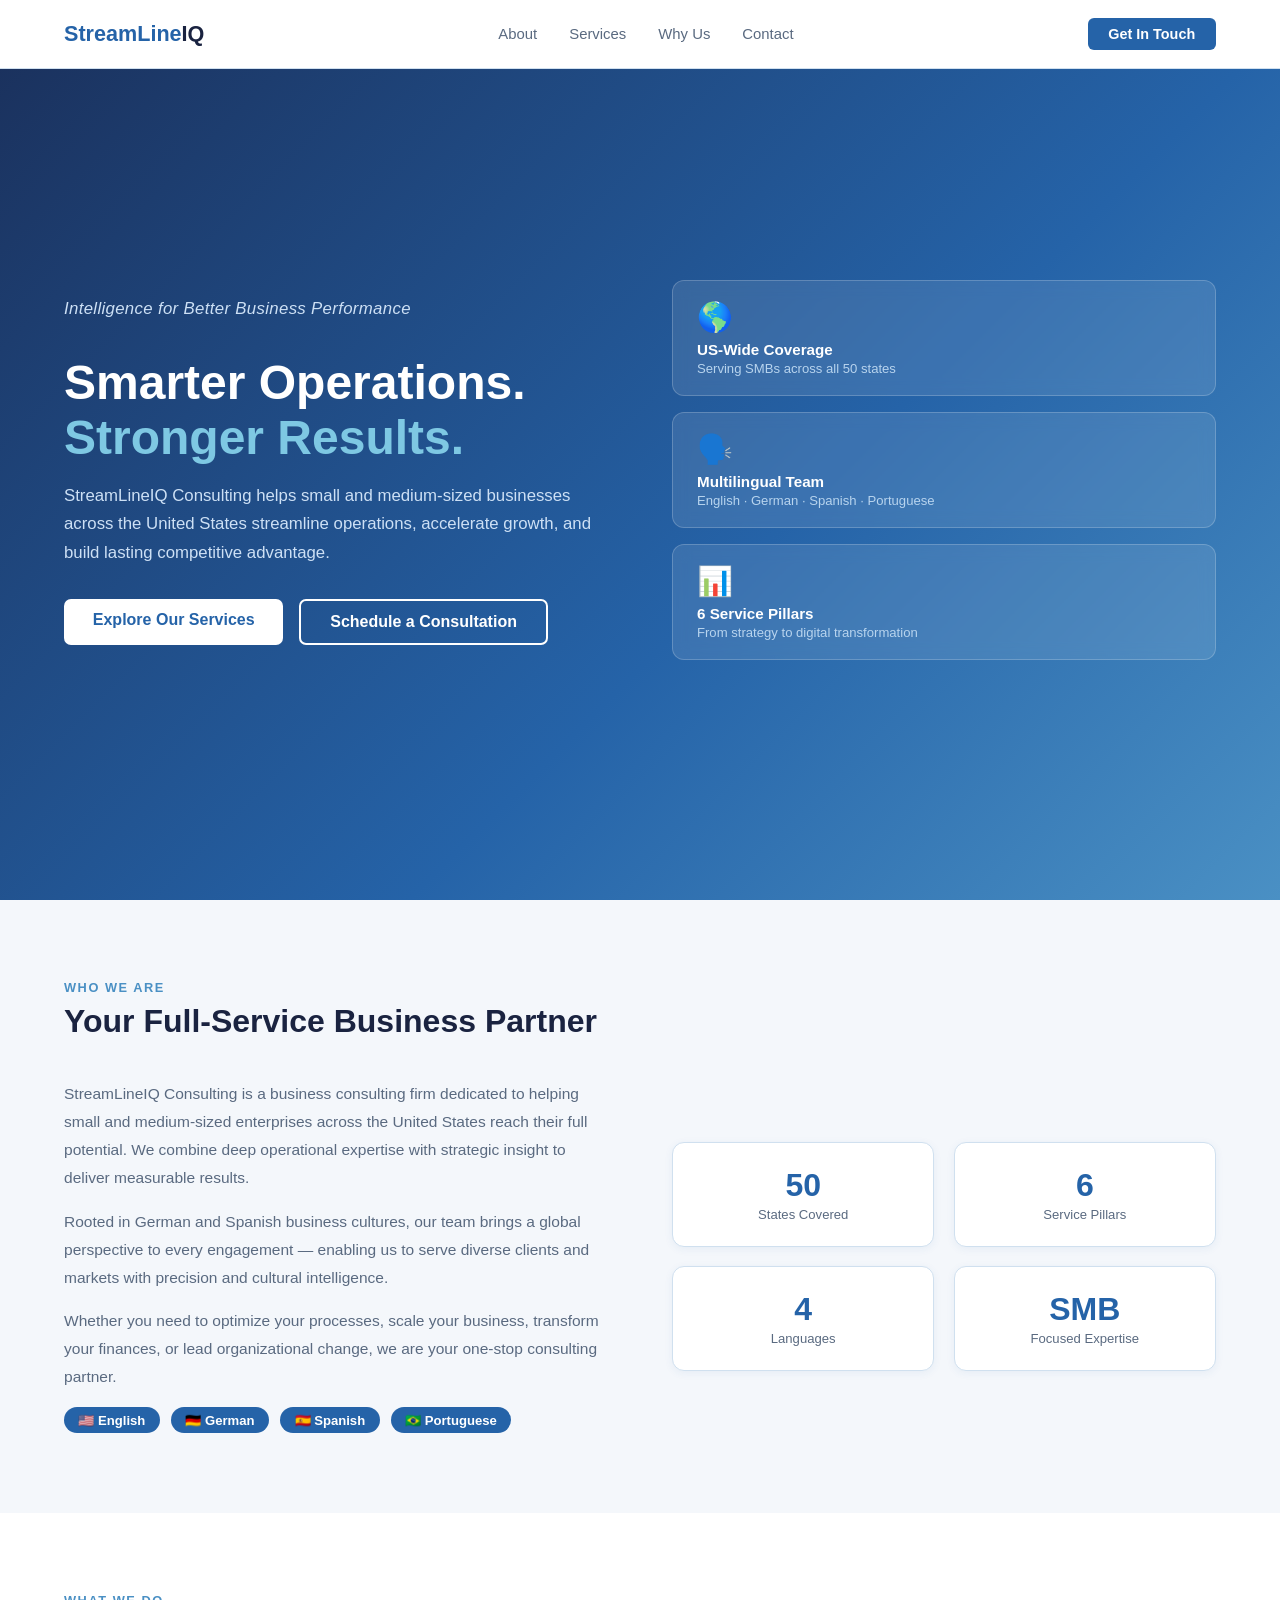
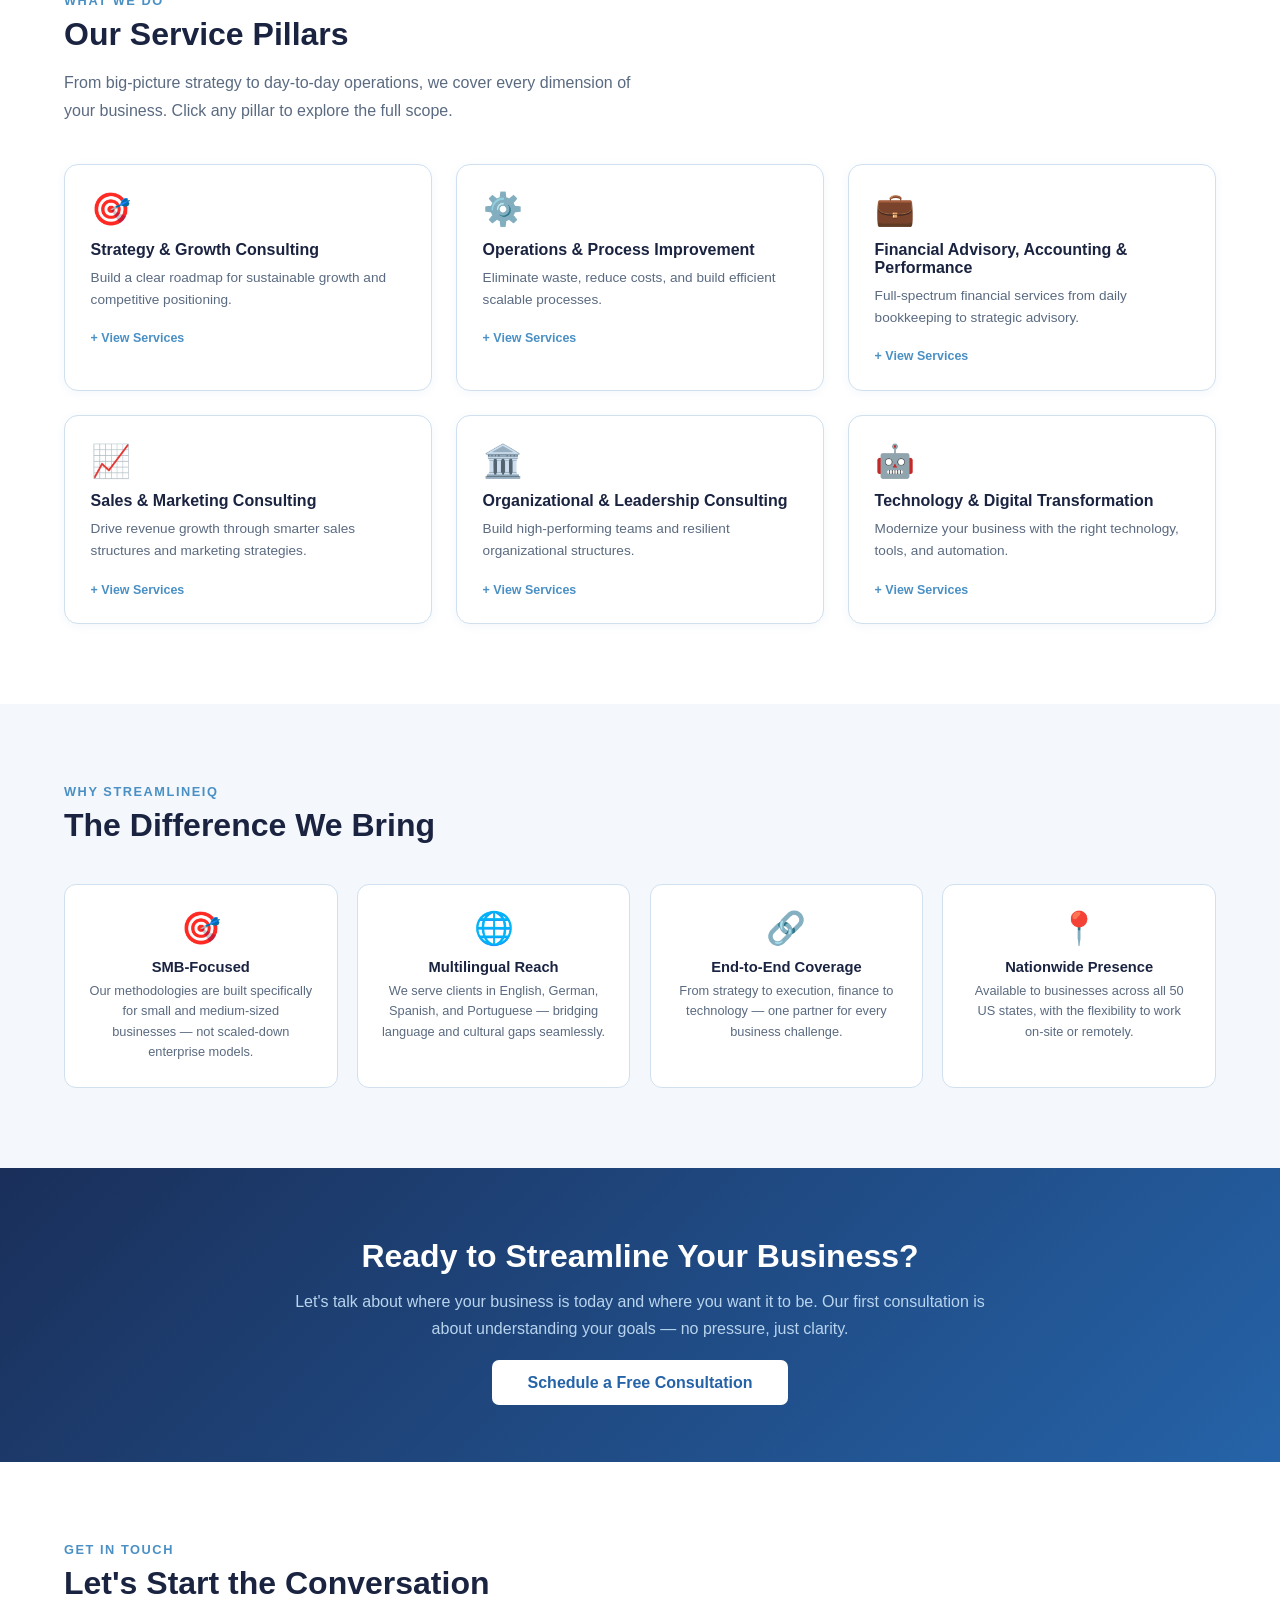
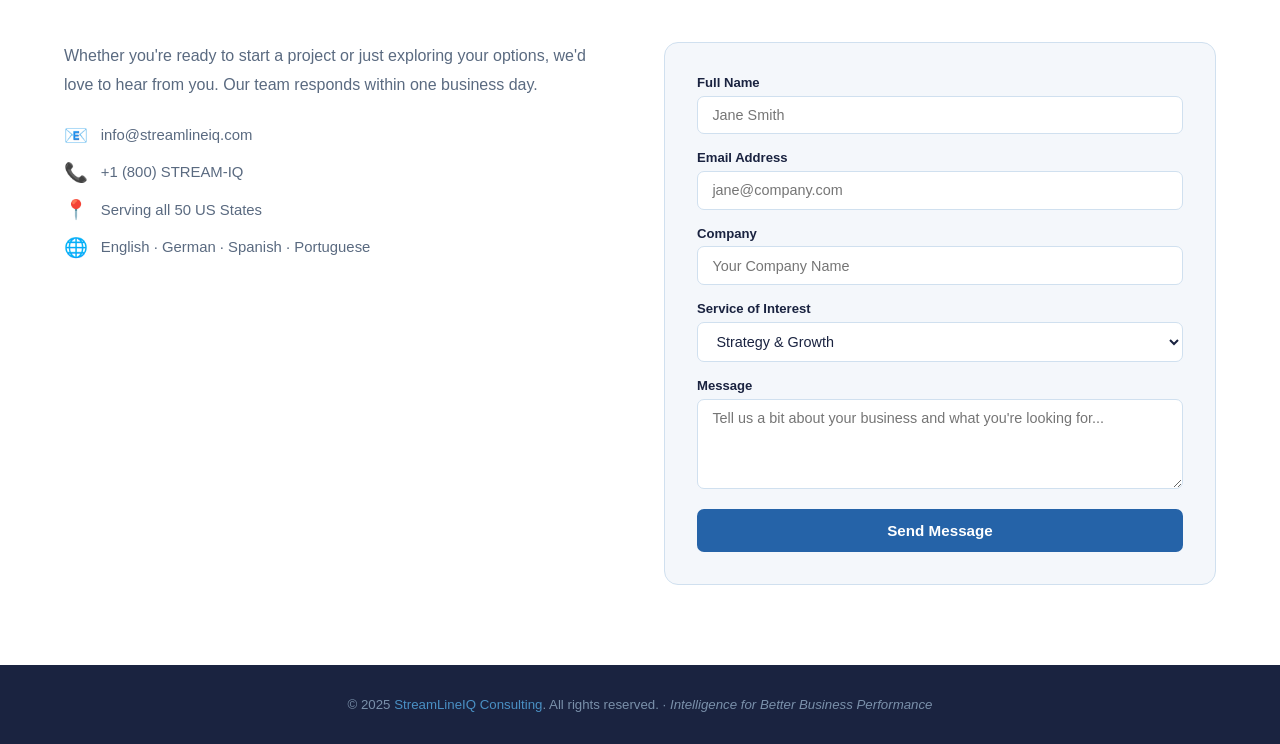
==== index.html @ fadc5dd8 "Add files via upload" ====
<!DOCTYPE html>
<html lang="en">
<head>
<meta charset="UTF-8"/>
<meta name="viewport" content="width=device-width, initial-scale=1.0"/>
<title>StreamLineIQ Consulting</title>
<link rel="stylesheet" href="styles.css"/>
</head>
<body>

<!-- NAV -->
<nav>
  <div class="nav-inner">
    <div class="logo">StreamLine<span>IQ</span></div>
    <div class="nav-links">
      <a href="#about">About</a>
      <a href="#services">Services</a>
      <a href="#why">Why Us</a>
      <a href="#contact">Contact</a>
    </div>
    <a href="#contact" class="nav-cta">Get In Touch</a>
  </div>
</nav>

<!-- HERO -->
<section class="hero">
  <div class="hero-inner">
    <div class="hero-text">
      <p class="hero-slogan">Intelligence for Better Business Performance</p>
      <h1>Smarter Operations.<br><span>Stronger Results.</span></h1>
      <p>StreamLineIQ Consulting helps small and medium-sized businesses across the United States streamline operations, accelerate growth, and build lasting competitive advantage.</p>
      <div class="hero-btns">
        <a href="#services" class="btn-primary">Explore Our Services</a>
        <a href="#contact" class="btn-outline">Schedule a Consultation</a>
      </div>
    </div>
    <div class="hero-badges">
      <div class="badge"><div class="badge-icon">🌎</div><h3>US-Wide Coverage</h3><p>Serving SMBs across all 50 states</p></div>
      <div class="badge"><div class="badge-icon">🗣️</div><h3>Multilingual Team</h3><p>English · German · Spanish · Portuguese</p></div>
      <div class="badge"><div class="badge-icon">📊</div><h3>6 Service Pillars</h3><p>From strategy to digital transformation</p></div>
    </div>
  </div>
</section>

<!-- ABOUT -->
<section class="about" id="about">
  <div class="section-inner">
    <div class="section-label">Who We Are</div>
    <h2 class="section-title">Your Full-Service Business Partner</h2>
    <div class="about-grid">
      <div class="about-text">
        <p>StreamLineIQ Consulting is a business consulting firm dedicated to helping small and medium-sized enterprises across the United States reach their full potential. We combine deep operational expertise with strategic insight to deliver measurable results.</p>
        <p>Rooted in German and Spanish business cultures, our team brings a global perspective to every engagement — enabling us to serve diverse clients and markets with precision and cultural intelligence.</p>
        <p>Whether you need to optimize your processes, scale your business, transform your finances, or lead organizational change, we are your one-stop consulting partner.</p>
        <div class="lang-row">
          <span class="lang-pill">🇺🇸 English</span>
          <span class="lang-pill">🇩🇪 German</span>
          <span class="lang-pill">🇪🇸 Spanish</span>
          <span class="lang-pill">🇧🇷 Portuguese</span>
        </div>
      </div>
      <div class="about-stats">
        <div class="stat-card"><div class="num">50</div><div class="lbl">States Covered</div></div>
        <div class="stat-card"><div class="num">6</div><div class="lbl">Service Pillars</div></div>
        <div class="stat-card"><div class="num">4</div><div class="lbl">Languages</div></div>
        <div class="stat-card"><div class="num">SMB</div><div class="lbl">Focused Expertise</div></div>
      </div>
    </div>
  </div>
</section>

<!-- SERVICES -->
<section id="services">
  <div class="section-inner">
    <div class="section-label">What We Do</div>
    <h2 class="section-title">Our Service Pillars</h2>
    <p class="section-sub">From big-picture strategy to day-to-day operations, we cover every dimension of your business. Click any pillar to explore the full scope.</p>
    <div class="services-grid">

      <div class="svc-card" onclick="toggleSvc(this)">
        <div class="svc-icon">🎯</div>
        <h3>Strategy & Growth Consulting</h3>
        <div class="svc-desc">Build a clear roadmap for sustainable growth and competitive positioning.</div>
        <span class="svc-toggle">+ View Services</span>
        <ul class="svc-items">
          <li>Strategy Development</li>
          <li>Market Entry Strategy</li>
          <li>Competitive Analysis</li>
          <li>Pricing Strategy</li>
          <li>Product Portfolio Strategy</li>
          <li>Turnaround & Restructure Strategy</li>
          <li>Strategic Planning</li>
          <li>Traction Coaching – Get a Grip on Your Business</li>
        </ul>
      </div>

      <div class="svc-card" onclick="toggleSvc(this)">
        <div class="svc-icon">⚙️</div>
        <h3>Operations & Process Improvement</h3>
        <div class="svc-desc">Eliminate waste, reduce costs, and build efficient scalable processes.</div>
        <span class="svc-toggle">+ View Services</span>
        <ul class="svc-items">
          <li>Process Mapping & Redesign</li>
          <li>Cost Reduction Programs</li>
          <li>Lean & Six Sigma Implementation</li>
          <li>Supply Chain Optimization</li>
          <li>Manufacturing Productivity Improvements</li>
          <li>KPIs & Performance Management Systems</li>
          <li>Service Process Improvement</li>
        </ul>
      </div>

      <div class="svc-card" onclick="toggleSvc(this)">
        <div class="svc-icon">💼</div>
        <h3>Financial Advisory, Accounting & Performance</h3>
        <div class="svc-desc">Full-spectrum financial services from daily bookkeeping to strategic advisory.</div>
        <span class="svc-toggle">+ View Services</span>
        <ul class="svc-items">
          <li>Financial Modeling</li>
          <li>Profitability & Cost Structure Analysis</li>
          <li>Business Valuation</li>
          <li>Cash Flow Improvements</li>
          <li>Budgeting & Forecasting</li>
          <li>Accounting Services</li>
          <li>Bookkeeping & Day-to-Day Financial Management</li>
          <li>Financial Reporting (P&L, Balance Sheet, Cash Flow)</li>
          <li>Tax Services (Business, Personal, Payroll, Sales Tax)</li>
          <li>Payroll Services & Compliance</li>
        </ul>
      </div>

      <div class="svc-card" onclick="toggleSvc(this)">
        <div class="svc-icon">📈</div>
        <h3>Sales & Marketing Consulting</h3>
        <div class="svc-desc">Drive revenue growth through smarter sales structures and marketing strategies.</div>
        <span class="svc-toggle">+ View Services</span>
        <ul class="svc-items">
          <li>Sales Strategy & Territory Planning</li>
          <li>Sales Organization Design</li>
          <li>Channel Strategy (Dealers & Distributors)</li>
          <li>CRM Implementation</li>
          <li>Pricing Strategy</li>
          <li>Customer Experience Optimization</li>
          <li>Lead Generation Strategy</li>
        </ul>
      </div>

      <div class="svc-card" onclick="toggleSvc(this)">
        <div class="svc-icon">🏛️</div>
        <h3>Organizational & Leadership Consulting</h3>
        <div class="svc-desc">Build high-performing teams and resilient organizational structures.</div>
        <span class="svc-toggle">+ View Services</span>
        <ul class="svc-items">
          <li>Organization Structure Design</li>
          <li>Change Management</li>
          <li>Talent Strategy</li>
          <li>Compensation Benchmarking</li>
          <li>Culture Transformation</li>
        </ul>
      </div>

      <div class="svc-card" onclick="toggleSvc(this)">
        <div class="svc-icon">🤖</div>
        <h3>Technology & Digital Transformation</h3>
        <div class="svc-desc">Modernize your business with the right technology, tools, and automation.</div>
        <span class="svc-toggle">+ View Services</span>
        <ul class="svc-items">
          <li>ERP System Implementation</li>
          <li>CRM System Implementation</li>
          <li>AI & Automation Integration</li>
          <li>Power Platform Consulting</li>
        </ul>
      </div>

    </div>
  </div>
</section>

<!-- WHY US -->
<section class="whyus" id="why">
  <div class="section-inner">
    <div class="section-label">Why StreamLineIQ</div>
    <h2 class="section-title">The Difference We Bring</h2>
    <div class="why-grid">
      <div class="why-card"><div class="wi">🎯</div><h4>SMB-Focused</h4><p>Our methodologies are built specifically for small and medium-sized businesses — not scaled-down enterprise models.</p></div>
      <div class="why-card"><div class="wi">🌐</div><h4>Multilingual Reach</h4><p>We serve clients in English, German, Spanish, and Portuguese — bridging language and cultural gaps seamlessly.</p></div>
      <div class="why-card"><div class="wi">🔗</div><h4>End-to-End Coverage</h4><p>From strategy to execution, finance to technology — one partner for every business challenge.</p></div>
      <div class="why-card"><div class="wi">📍</div><h4>Nationwide Presence</h4><p>Available to businesses across all 50 US states, with the flexibility to work on-site or remotely.</p></div>
    </div>
  </div>
</section>

<!-- CTA BANNER -->
<section class="cta-banner">
  <div class="cta-inner">
    <h2>Ready to Streamline Your Business?</h2>
    <p>Let's talk about where your business is today and where you want it to be. Our first consultation is about understanding your goals — no pressure, just clarity.</p>
    <a href="#contact" class="btn-primary">Schedule a Free Consultation</a>
  </div>
</section>

<!-- CONTACT -->
<section id="contact">
  <div class="section-inner">
    <div class="section-label">Get In Touch</div>
    <h2 class="section-title">Let's Start the Conversation</h2>
    <div class="contact-grid">
      <div class="contact-info">
        <p>Whether you're ready to start a project or just exploring your options, we'd love to hear from you. Our team responds within one business day.</p>
        <div class="contact-detail"><span class="ci">📧</span> info@streamlineiq.com</div>
        <div class="contact-detail"><span class="ci">📞</span> +1 (800) STREAM-IQ</div>
        <div class="contact-detail"><span class="ci">📍</span> Serving all 50 US States</div>
        <div class="contact-detail"><span class="ci">🌐</span> English · German · Spanish · Portuguese</div>
      </div>
      <div class="contact-form">
        <div class="form-row"><label>Full Name</label><input type="text" placeholder="Jane Smith"/></div>
        <div class="form-row"><label>Email Address</label><input type="email" placeholder="jane@company.com"/></div>
        <div class="form-row"><label>Company</label><input type="text" placeholder="Your Company Name"/></div>
        <div class="form-row"><label>Service of Interest</label>
          <select>
            <option>Strategy & Growth</option>
            <option>Operations & Process Improvement</option>
            <option>Financial Advisory & Accounting</option>
            <option>Sales & Marketing</option>
            <option>Organizational & Leadership</option>
            <option>Technology & Digital Transformation</option>
            <option>Multiple / Not Sure Yet</option>
          </select>
        </div>
        <div class="form-row"><label>Message</label><textarea placeholder="Tell us a bit about your business and what you're looking for..."></textarea></div>
        <button class="form-btn" id="contactBtn">Send Message</button>
      </div>
    </div>
  </div>
</section>

<!-- FOOTER -->
<footer>
  <p>© 2025 <span>StreamLineIQ Consulting</span>. All rights reserved. · <em>Intelligence for Better Business Performance</em></p>
</footer>

<script src="script.js"></script>
</body>
</html>
---- styles.css ----
*{margin:0;padding:0;box-sizing:border-box;}

:root{
  --blue:#2563A8;
  --blue-dark:#1a4a80;
  --blue-light:#EBF3FB;
  --steel:#4A90C4;
  --white:#ffffff;
  --gray:#f4f7fb;
  --text:#1a2340;
  --muted:#5a6a80;
  --border:#d0e0ef;
}

body{
  font-family:'Segoe UI',Arial,sans-serif;
  color:var(--text);
  background:var(--white);
}

a{text-decoration:none;color:inherit;}

/* ── NAV ── */
nav{
  position:fixed;top:0;width:100%;
  background:var(--white);
  border-bottom:1px solid var(--border);
  z-index:100;padding:0 5%;
}
.nav-inner{
  max-width:1200px;margin:0 auto;
  display:flex;align-items:center;justify-content:space-between;
  height:68px;
}
.logo{font-size:1.35rem;font-weight:800;color:var(--blue);}
.logo span{color:var(--text);}
.nav-links{display:flex;gap:2rem;font-size:.93rem;font-weight:500;color:var(--muted);}
.nav-links a:hover{color:var(--blue);}
.nav-cta{
  background:var(--blue);color:#fff;
  padding:.5rem 1.3rem;border-radius:6px;
  font-size:.9rem;font-weight:600;
  transition:background .2s;
}
.nav-cta:hover{background:var(--blue-dark);}

/* ── HERO ── */
.hero{
  min-height:100vh;
  background:linear-gradient(135deg,#1a2f5a 0%,#2563A8 60%,#4A90C4 100%);
  display:flex;align-items:center;
  padding:100px 5% 60px;
}
.hero-inner{
  max-width:1200px;margin:0 auto;
  display:grid;grid-template-columns:1fr 1fr;
  gap:4rem;align-items:center;
}
.hero-text h1{
  font-size:3rem;font-weight:900;
  color:#fff;line-height:1.15;margin-bottom:1rem;
}
.hero-text h1 span{color:#7EC8E3;}
.hero-slogan{
  font-size:1.15rem;color:#b8d4ee;
  margin-bottom:.8rem;font-style:italic;letter-spacing:.02em;
}
.hero-text p{
  font-size:1.05rem;color:#cde0f5;
  line-height:1.7;margin-bottom:2rem;
}
.hero-btns{display:flex;gap:1rem;flex-wrap:wrap;}
.btn-primary{
  background:#fff;color:var(--blue);
  padding:.75rem 1.8rem;border-radius:7px;
  font-weight:700;font-size:1rem;transition:all .2s;
}
.btn-primary:hover{background:var(--blue-light);transform:translateY(-2px);}
.btn-outline{
  border:2px solid #fff;color:#fff;
  padding:.75rem 1.8rem;border-radius:7px;
  font-weight:600;font-size:1rem;transition:all .2s;
}
.btn-outline:hover{background:rgba(255,255,255,.1);transform:translateY(-2px);}
.hero-badges{display:flex;flex-direction:column;gap:1rem;}
.badge{
  background:rgba(255,255,255,.1);
  border:1px solid rgba(255,255,255,.2);
  border-radius:12px;padding:1.2rem 1.5rem;
  color:#fff;backdrop-filter:blur(8px);
}
.badge-icon{font-size:1.8rem;margin-bottom:.4rem;}
.badge h3{font-size:.95rem;font-weight:700;margin-bottom:.2rem;}
.badge p{font-size:.82rem;color:#b8d4ee;}

/* ── SECTION BASE ── */
section{padding:80px 5%;}
.section-inner{max-width:1200px;margin:0 auto;}
.section-label{
  font-size:.8rem;font-weight:700;color:var(--steel);
  letter-spacing:.12em;text-transform:uppercase;margin-bottom:.5rem;
}
.section-title{font-size:2rem;font-weight:800;color:var(--text);margin-bottom:1rem;}
.section-sub{font-size:1rem;color:var(--muted);max-width:600px;line-height:1.7;}

/* ── ABOUT ── */
.about{background:var(--gray);}
.about-grid{
  display:grid;grid-template-columns:1fr 1fr;
  gap:4rem;align-items:center;margin-top:2.5rem;
}
.about-text p{color:var(--muted);line-height:1.8;margin-bottom:1rem;font-size:.97rem;}
.lang-row{display:flex;gap:.7rem;flex-wrap:wrap;margin-top:1rem;}
.lang-pill{
  background:var(--blue);color:#fff;
  padding:.35rem .9rem;border-radius:20px;
  font-size:.82rem;font-weight:600;
}
.about-stats{display:grid;grid-template-columns:1fr 1fr;gap:1.2rem;}
.stat-card{
  background:var(--white);border:1px solid var(--border);
  border-radius:12px;padding:1.5rem;text-align:center;
  box-shadow:0 2px 8px rgba(37,99,168,.07);
}
.stat-card .num{font-size:2rem;font-weight:900;color:var(--blue);}
.stat-card .lbl{font-size:.82rem;color:var(--muted);margin-top:.2rem;}

/* ── SERVICES ── */
.services-grid{
  display:grid;grid-template-columns:repeat(3,1fr);
  gap:1.5rem;margin-top:2.5rem;
}
.svc-card{
  background:var(--white);border:1px solid var(--border);
  border-radius:14px;padding:1.6rem;
  box-shadow:0 2px 10px rgba(37,99,168,.06);
  transition:all .25s;cursor:pointer;
}
.svc-card:hover{
  transform:translateY(-4px);
  box-shadow:0 8px 28px rgba(37,99,168,.13);
  border-color:var(--steel);
}
.svc-icon{font-size:2rem;margin-bottom:.8rem;}
.svc-card h3{font-size:1rem;font-weight:800;color:var(--text);margin-bottom:.5rem;}
.svc-card .svc-desc{font-size:.85rem;color:var(--muted);line-height:1.6;margin-bottom:.8rem;}
.svc-items{display:none;list-style:none;margin-top:.5rem;}
.svc-card.open .svc-items{display:block;}
.svc-items li{
  font-size:.8rem;color:var(--muted);
  padding:.25rem 0;border-top:1px solid var(--border);
  display:flex;align-items:flex-start;gap:.4rem;
}
.svc-items li::before{content:"›";color:var(--steel);font-weight:700;flex-shrink:0;}
.svc-toggle{font-size:.78rem;color:var(--steel);font-weight:700;margin-top:.5rem;display:inline-block;}

/* ── WHY US ── */
.whyus{background:var(--gray);}
.why-grid{display:grid;grid-template-columns:repeat(4,1fr);gap:1.2rem;margin-top:2.5rem;}
.why-card{
  background:var(--white);border-radius:12px;
  padding:1.5rem;border:1px solid var(--border);text-align:center;
}
.why-card .wi{font-size:2rem;margin-bottom:.7rem;}
.why-card h4{font-size:.92rem;font-weight:700;color:var(--text);margin-bottom:.4rem;}
.why-card p{font-size:.8rem;color:var(--muted);line-height:1.6;}

/* ── CTA BANNER ── */
.cta-banner{
  background:linear-gradient(135deg,#1a2f5a,#2563A8);
  padding:70px 5%;
}
.cta-inner{max-width:700px;margin:0 auto;text-align:center;}
.cta-inner h2{font-size:2rem;font-weight:900;color:#fff;margin-bottom:.8rem;}
.cta-inner p{color:#b8d4ee;font-size:1rem;margin-bottom:2rem;line-height:1.7;}
.cta-inner .btn-primary{font-size:1rem;padding:.85rem 2.2rem;}

/* ── CONTACT ── */
.contact-grid{
  display:grid;grid-template-columns:1fr 1fr;
  gap:3rem;margin-top:2.5rem;align-items:start;
}
.contact-info p{color:var(--muted);line-height:1.8;margin-bottom:1.5rem;}
.contact-detail{
  display:flex;align-items:center;gap:.8rem;
  margin-bottom:.9rem;font-size:.93rem;color:var(--muted);
}
.contact-detail .ci{font-size:1.2rem;}
.contact-form{
  background:var(--gray);border-radius:14px;
  padding:2rem;border:1px solid var(--border);
}
.form-row{margin-bottom:1rem;}
.form-row label{
  display:block;font-size:.82rem;font-weight:600;
  color:var(--text);margin-bottom:.35rem;
}
.form-row input,
.form-row select,
.form-row textarea{
  width:100%;padding:.65rem .9rem;
  border:1px solid var(--border);border-radius:7px;
  font-size:.9rem;color:var(--text);background:#fff;
  outline:none;transition:border .2s;
  font-family:inherit;
}
.form-row input:focus,
.form-row select:focus,
.form-row textarea:focus{border-color:var(--steel);}
.form-row textarea{height:90px;resize:vertical;}
.form-btn{
  width:100%;background:var(--blue);color:#fff;
  border:none;padding:.8rem;border-radius:7px;
  font-size:.95rem;font-weight:700;cursor:pointer;
  transition:background .2s;font-family:inherit;
}
.form-btn:hover{background:var(--blue-dark);}

/* ── FOOTER ── */
footer{
  background:#1a2340;
  padding:2rem 5%;text-align:center;
}
footer p{color:#7a90aa;font-size:.83rem;}
footer span{color:var(--steel);}

/* ── RESPONSIVE ── */
@media(max-width:900px){
  .hero-inner,.about-grid,.contact-grid{grid-template-columns:1fr;}
  .services-grid{grid-template-columns:1fr 1fr;}
  .why-grid{grid-template-columns:1fr 1fr;}
  .hero-text h1{font-size:2.1rem;}
  .hero-badges{flex-direction:row;flex-wrap:wrap;}
}
@media(max-width:600px){
  .services-grid,.why-grid{grid-template-columns:1fr;}
  .nav-links{display:none;}
}
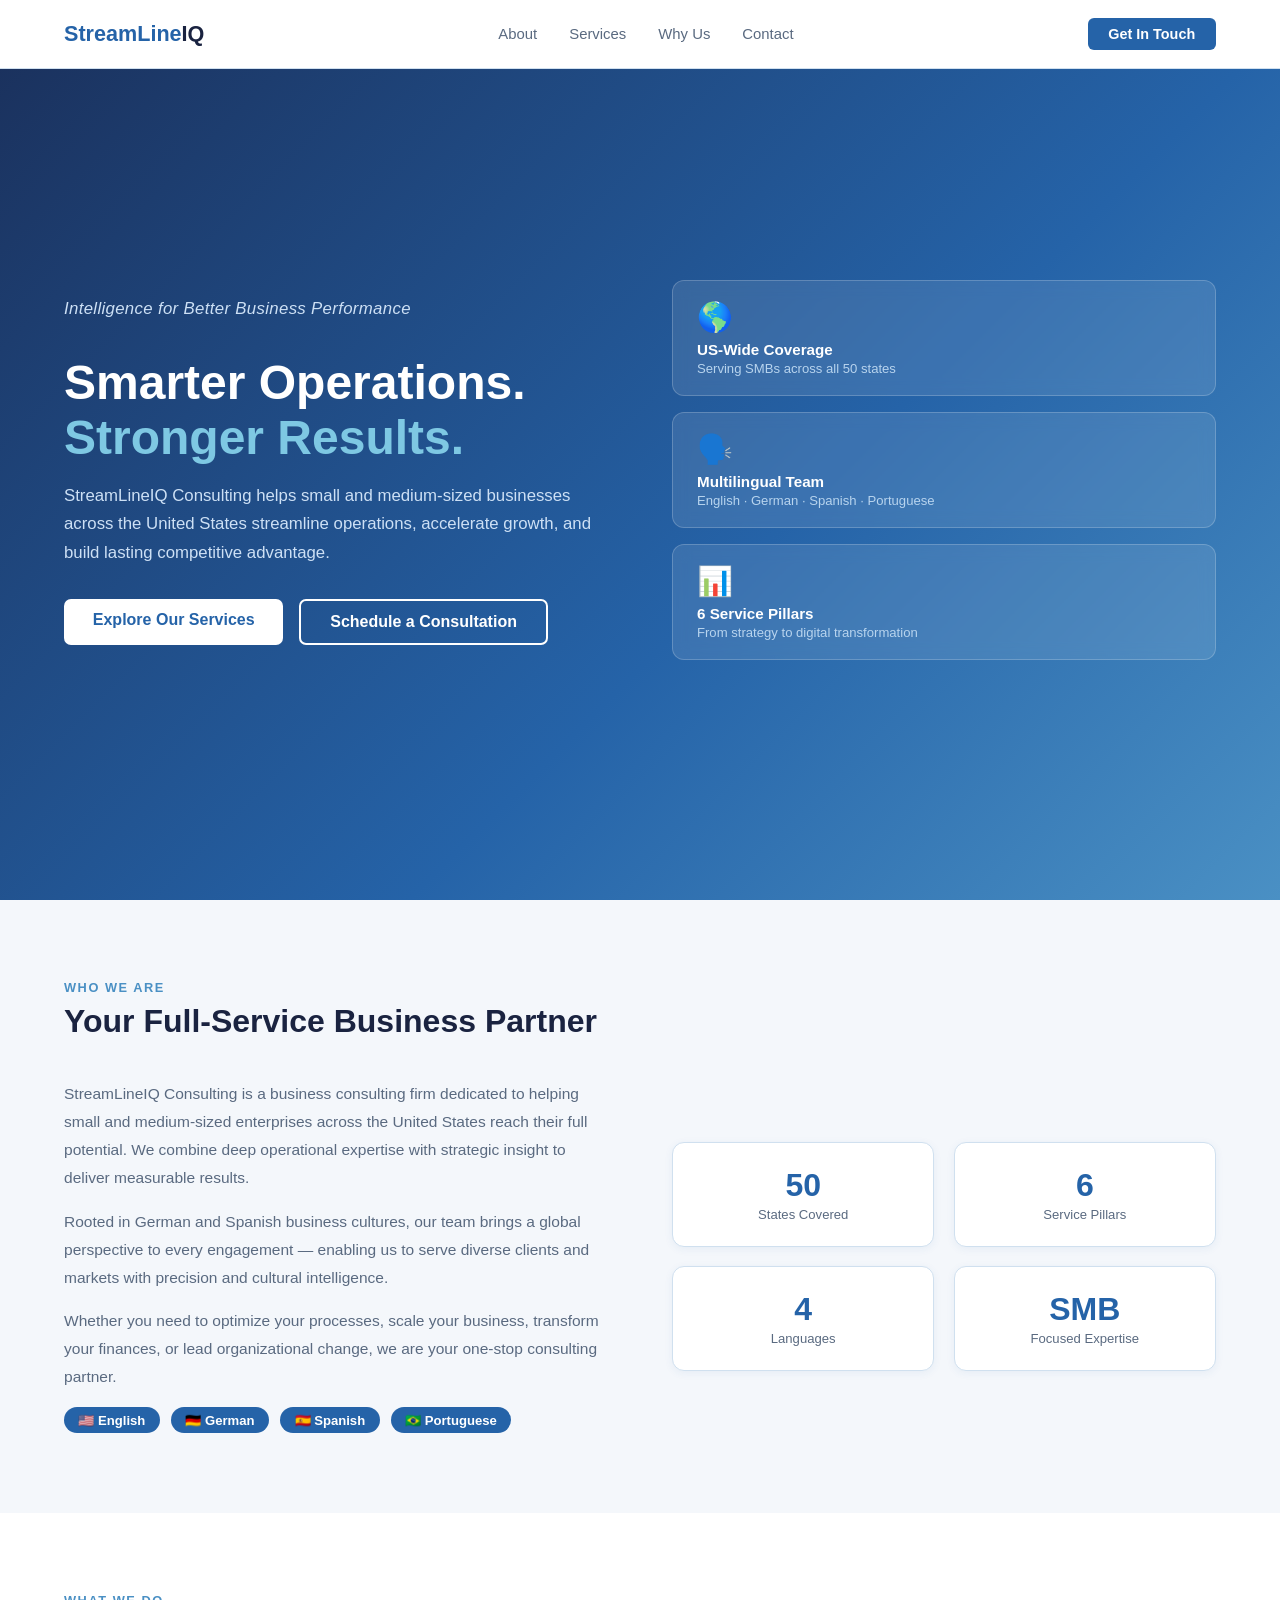
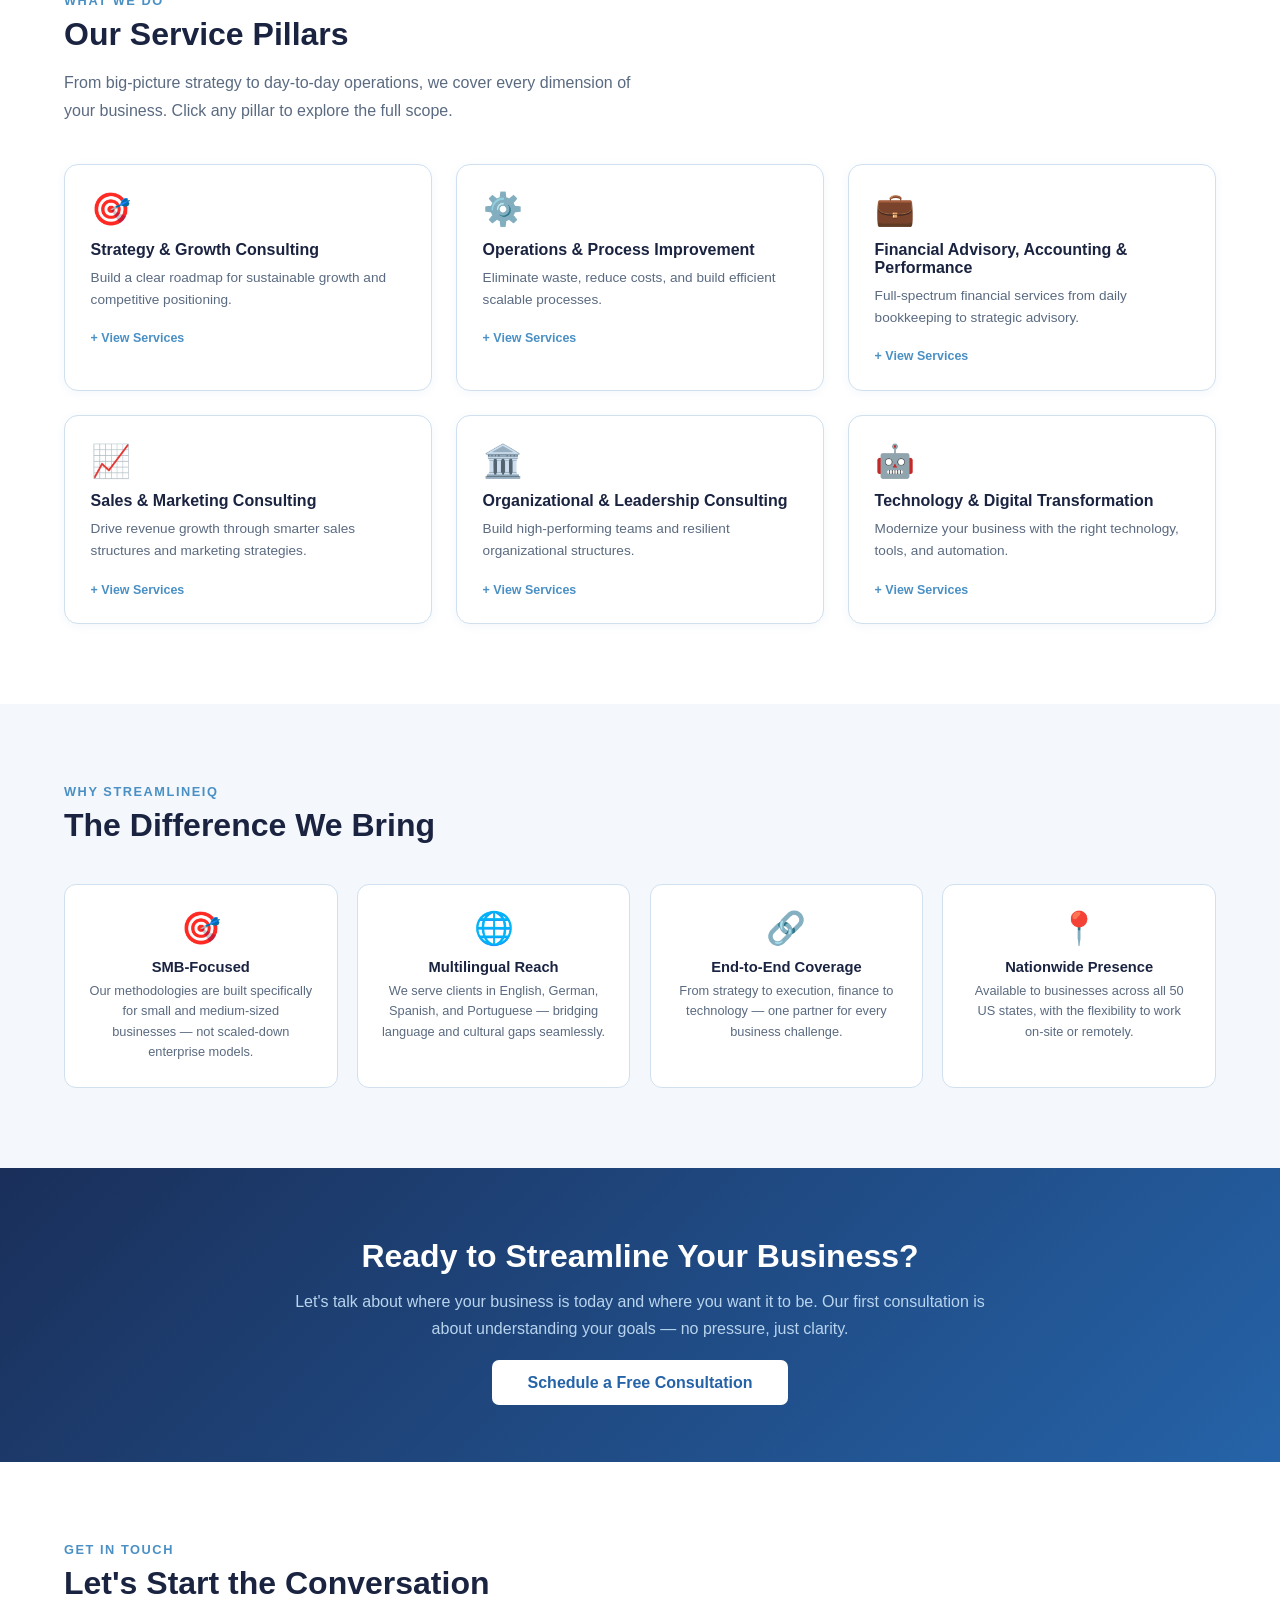
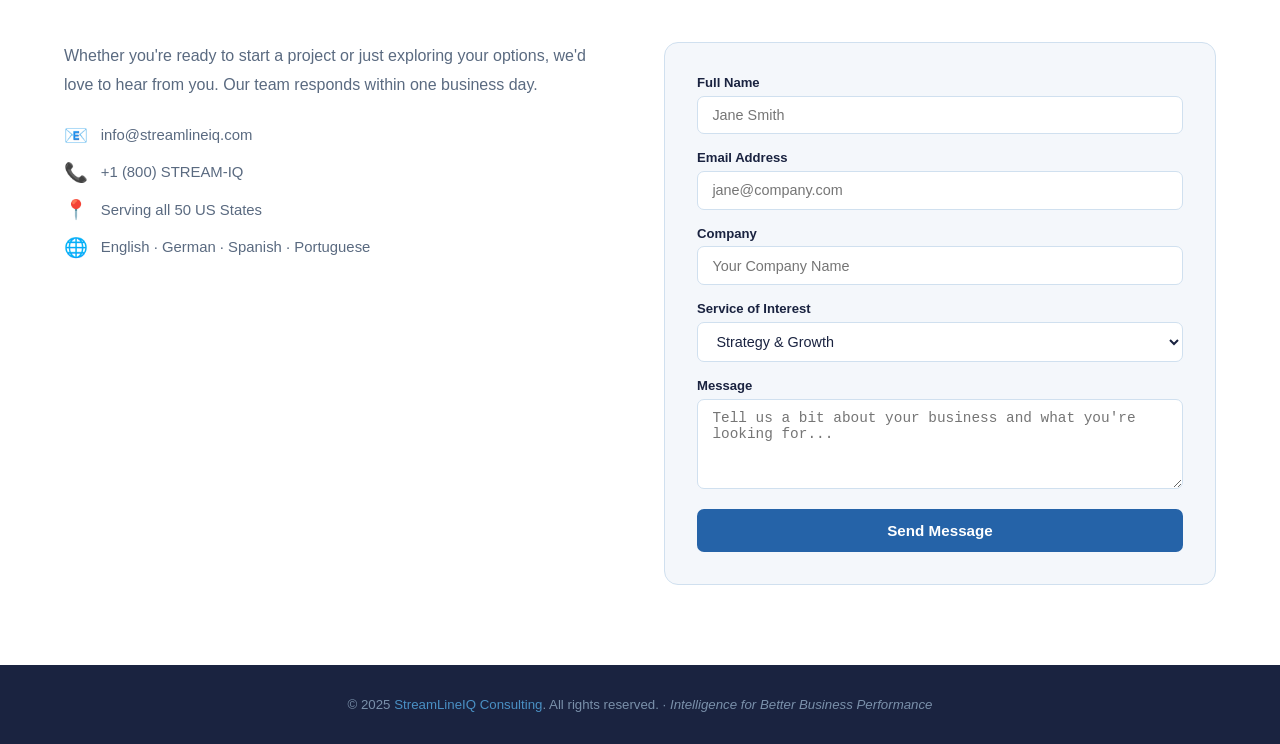
==== commit ecd0be49: "Add files via upload" ====
--- a/index.html
+++ b/index.html
@@ -1,244 +1,379 @@
-<!DOCTYPE html>
-<html lang="en">
-<head>
-<meta charset="UTF-8"/>
-<meta name="viewport" content="width=device-width, initial-scale=1.0"/>
-<title>StreamLineIQ Consulting</title>
-<link rel="stylesheet" href="styles.css"/>
-</head>
-<body>
-
-<!-- NAV -->
-<nav>
-  <div class="nav-inner">
-    <div class="logo">StreamLine<span>IQ</span></div>
-    <div class="nav-links">
-      <a href="#about">About</a>
-      <a href="#services">Services</a>
-      <a href="#why">Why Us</a>
-      <a href="#contact">Contact</a>
-    </div>
-    <a href="#contact" class="nav-cta">Get In Touch</a>
-  </div>
-</nav>
-
-<!-- HERO -->
-<section class="hero">
-  <div class="hero-inner">
-    <div class="hero-text">
-      <p class="hero-slogan">Intelligence for Better Business Performance</p>
-      <h1>Smarter Operations.<br><span>Stronger Results.</span></h1>
-      <p>StreamLineIQ Consulting helps small and medium-sized businesses across the United States streamline operations, accelerate growth, and build lasting competitive advantage.</p>
-      <div class="hero-btns">
-        <a href="#services" class="btn-primary">Explore Our Services</a>
-        <a href="#contact" class="btn-outline">Schedule a Consultation</a>
-      </div>
-    </div>
-    <div class="hero-badges">
-      <div class="badge"><div class="badge-icon">🌎</div><h3>US-Wide Coverage</h3><p>Serving SMBs across all 50 states</p></div>
-      <div class="badge"><div class="badge-icon">🗣️</div><h3>Multilingual Team</h3><p>English · German · Spanish · Portuguese</p></div>
-      <div class="badge"><div class="badge-icon">📊</div><h3>6 Service Pillars</h3><p>From strategy to digital transformation</p></div>
-    </div>
-  </div>
-</section>
-
-<!-- ABOUT -->
-<section class="about" id="about">
-  <div class="section-inner">
-    <div class="section-label">Who We Are</div>
-    <h2 class="section-title">Your Full-Service Business Partner</h2>
-    <div class="about-grid">
-      <div class="about-text">
-        <p>StreamLineIQ Consulting is a business consulting firm dedicated to helping small and medium-sized enterprises across the United States reach their full potential. We combine deep operational expertise with strategic insight to deliver measurable results.</p>
-        <p>Rooted in German and Spanish business cultures, our team brings a global perspective to every engagement — enabling us to serve diverse clients and markets with precision and cultural intelligence.</p>
-        <p>Whether you need to optimize your processes, scale your business, transform your finances, or lead organizational change, we are your one-stop consulting partner.</p>
-        <div class="lang-row">
-          <span class="lang-pill">🇺🇸 English</span>
-          <span class="lang-pill">🇩🇪 German</span>
-          <span class="lang-pill">🇪🇸 Spanish</span>
-          <span class="lang-pill">🇧🇷 Portuguese</span>
-        </div>
-      </div>
-      <div class="about-stats">
-        <div class="stat-card"><div class="num">50</div><div class="lbl">States Covered</div></div>
-        <div class="stat-card"><div class="num">6</div><div class="lbl">Service Pillars</div></div>
-        <div class="stat-card"><div class="num">4</div><div class="lbl">Languages</div></div>
-        <div class="stat-card"><div class="num">SMB</div><div class="lbl">Focused Expertise</div></div>
-      </div>
-    </div>
-  </div>
-</section>
-
-<!-- SERVICES -->
-<section id="services">
-  <div class="section-inner">
-    <div class="section-label">What We Do</div>
-    <h2 class="section-title">Our Service Pillars</h2>
-    <p class="section-sub">From big-picture strategy to day-to-day operations, we cover every dimension of your business. Click any pillar to explore the full scope.</p>
-    <div class="services-grid">
-
-      <div class="svc-card" onclick="toggleSvc(this)">
-        <div class="svc-icon">🎯</div>
-        <h3>Strategy & Growth Consulting</h3>
-        <div class="svc-desc">Build a clear roadmap for sustainable growth and competitive positioning.</div>
-        <span class="svc-toggle">+ View Services</span>
-        <ul class="svc-items">
-          <li>Strategy Development</li>
-          <li>Market Entry Strategy</li>
-          <li>Competitive Analysis</li>
-          <li>Pricing Strategy</li>
-          <li>Product Portfolio Strategy</li>
-          <li>Turnaround & Restructure Strategy</li>
-          <li>Strategic Planning</li>
-          <li>Traction Coaching – Get a Grip on Your Business</li>
-        </ul>
-      </div>
-
-      <div class="svc-card" onclick="toggleSvc(this)">
-        <div class="svc-icon">⚙️</div>
-        <h3>Operations & Process Improvement</h3>
-        <div class="svc-desc">Eliminate waste, reduce costs, and build efficient scalable processes.</div>
-        <span class="svc-toggle">+ View Services</span>
-        <ul class="svc-items">
-          <li>Process Mapping & Redesign</li>
-          <li>Cost Reduction Programs</li>
-          <li>Lean & Six Sigma Implementation</li>
-          <li>Supply Chain Optimization</li>
-          <li>Manufacturing Productivity Improvements</li>
-          <li>KPIs & Performance Management Systems</li>
-          <li>Service Process Improvement</li>
-        </ul>
-      </div>
-
-      <div class="svc-card" onclick="toggleSvc(this)">
-        <div class="svc-icon">💼</div>
-        <h3>Financial Advisory, Accounting & Performance</h3>
-        <div class="svc-desc">Full-spectrum financial services from daily bookkeeping to strategic advisory.</div>
-        <span class="svc-toggle">+ View Services</span>
-        <ul class="svc-items">
-          <li>Financial Modeling</li>
-          <li>Profitability & Cost Structure Analysis</li>
-          <li>Business Valuation</li>
-          <li>Cash Flow Improvements</li>
-          <li>Budgeting & Forecasting</li>
-          <li>Accounting Services</li>
-          <li>Bookkeeping & Day-to-Day Financial Management</li>
-          <li>Financial Reporting (P&L, Balance Sheet, Cash Flow)</li>
-          <li>Tax Services (Business, Personal, Payroll, Sales Tax)</li>
-          <li>Payroll Services & Compliance</li>
-        </ul>
-      </div>
-
-      <div class="svc-card" onclick="toggleSvc(this)">
-        <div class="svc-icon">📈</div>
-        <h3>Sales & Marketing Consulting</h3>
-        <div class="svc-desc">Drive revenue growth through smarter sales structures and marketing strategies.</div>
-        <span class="svc-toggle">+ View Services</span>
-        <ul class="svc-items">
-          <li>Sales Strategy & Territory Planning</li>
-          <li>Sales Organization Design</li>
-          <li>Channel Strategy (Dealers & Distributors)</li>
-          <li>CRM Implementation</li>
-          <li>Pricing Strategy</li>
-          <li>Customer Experience Optimization</li>
-          <li>Lead Generation Strategy</li>
-        </ul>
-      </div>
-
-      <div class="svc-card" onclick="toggleSvc(this)">
-        <div class="svc-icon">🏛️</div>
-        <h3>Organizational & Leadership Consulting</h3>
-        <div class="svc-desc">Build high-performing teams and resilient organizational structures.</div>
-        <span class="svc-toggle">+ View Services</span>
-        <ul class="svc-items">
-          <li>Organization Structure Design</li>
-          <li>Change Management</li>
-          <li>Talent Strategy</li>
-          <li>Compensation Benchmarking</li>
-          <li>Culture Transformation</li>
-        </ul>
-      </div>
-
-      <div class="svc-card" onclick="toggleSvc(this)">
-        <div class="svc-icon">🤖</div>
-        <h3>Technology & Digital Transformation</h3>
-        <div class="svc-desc">Modernize your business with the right technology, tools, and automation.</div>
-        <span class="svc-toggle">+ View Services</span>
-        <ul class="svc-items">
-          <li>ERP System Implementation</li>
-          <li>CRM System Implementation</li>
-          <li>AI & Automation Integration</li>
-          <li>Power Platform Consulting</li>
-        </ul>
-      </div>
-
-    </div>
-  </div>
-</section>
-
-<!-- WHY US -->
-<section class="whyus" id="why">
-  <div class="section-inner">
-    <div class="section-label">Why StreamLineIQ</div>
-    <h2 class="section-title">The Difference We Bring</h2>
-    <div class="why-grid">
-      <div class="why-card"><div class="wi">🎯</div><h4>SMB-Focused</h4><p>Our methodologies are built specifically for small and medium-sized businesses — not scaled-down enterprise models.</p></div>
-      <div class="why-card"><div class="wi">🌐</div><h4>Multilingual Reach</h4><p>We serve clients in English, German, Spanish, and Portuguese — bridging language and cultural gaps seamlessly.</p></div>
-      <div class="why-card"><div class="wi">🔗</div><h4>End-to-End Coverage</h4><p>From strategy to execution, finance to technology — one partner for every business challenge.</p></div>
-      <div class="why-card"><div class="wi">📍</div><h4>Nationwide Presence</h4><p>Available to businesses across all 50 US states, with the flexibility to work on-site or remotely.</p></div>
-    </div>
-  </div>
-</section>
-
-<!-- CTA BANNER -->
-<section class="cta-banner">
-  <div class="cta-inner">
-    <h2>Ready to Streamline Your Business?</h2>
-    <p>Let's talk about where your business is today and where you want it to be. Our first consultation is about understanding your goals — no pressure, just clarity.</p>
-    <a href="#contact" class="btn-primary">Schedule a Free Consultation</a>
-  </div>
-</section>
-
-<!-- CONTACT -->
-<section id="contact">
-  <div class="section-inner">
-    <div class="section-label">Get In Touch</div>
-    <h2 class="section-title">Let's Start the Conversation</h2>
-    <div class="contact-grid">
-      <div class="contact-info">
-        <p>Whether you're ready to start a project or just exploring your options, we'd love to hear from you. Our team responds within one business day.</p>
-        <div class="contact-detail"><span class="ci">📧</span> info@streamlineiq.com</div>
-        <div class="contact-detail"><span class="ci">📞</span> +1 (800) STREAM-IQ</div>
-        <div class="contact-detail"><span class="ci">📍</span> Serving all 50 US States</div>
-        <div class="contact-detail"><span class="ci">🌐</span> English · German · Spanish · Portuguese</div>
-      </div>
-      <div class="contact-form">
-        <div class="form-row"><label>Full Name</label><input type="text" placeholder="Jane Smith"/></div>
-        <div class="form-row"><label>Email Address</label><input type="email" placeholder="jane@company.com"/></div>
-        <div class="form-row"><label>Company</label><input type="text" placeholder="Your Company Name"/></div>
-        <div class="form-row"><label>Service of Interest</label>
-          <select>
-            <option>Strategy & Growth</option>
-            <option>Operations & Process Improvement</option>
-            <option>Financial Advisory & Accounting</option>
-            <option>Sales & Marketing</option>
-            <option>Organizational & Leadership</option>
-            <option>Technology & Digital Transformation</option>
-            <option>Multiple / Not Sure Yet</option>
-          </select>
-        </div>
-        <div class="form-row"><label>Message</label><textarea placeholder="Tell us a bit about your business and what you're looking for..."></textarea></div>
-        <button class="form-btn" id="contactBtn">Send Message</button>
-      </div>
-    </div>
-  </div>
-</section>
-
-<!-- FOOTER -->
-<footer>
-  <p>© 2025 <span>StreamLineIQ Consulting</span>. All rights reserved. · <em>Intelligence for Better Business Performance</em></p>
-</footer>
-
-<script src="script.js"></script>
-</body>
-</html>
+<!DOCTYPE html>
+<html lang="en">
+<head>
+<meta charset="UTF-8"/>
+<meta name="viewport" content="width=device-width, initial-scale=1.0"/>
+<title>StreamLineIQ Consulting</title>
+<style>
+  *{margin:0;padding:0;box-sizing:border-box;}
+  :root{
+    --blue:#2563A8;--blue-dark:#1a4a80;--blue-light:#EBF3FB;
+    --steel:#4A90C4;--white:#ffffff;--gray:#f4f7fb;
+    --text:#1a2340;--muted:#5a6a80;--border:#d0e0ef;
+  }
+  body{font-family:'Segoe UI',Arial,sans-serif;color:var(--text);background:var(--white);}
+  a{text-decoration:none;color:inherit;}
+
+  /* NAV */
+  nav{position:fixed;top:0;width:100%;background:var(--white);border-bottom:1px solid var(--border);z-index:100;padding:0 5%;}
+  .nav-inner{max-width:1200px;margin:0 auto;display:flex;align-items:center;justify-content:space-between;height:68px;}
+  .logo{font-size:1.35rem;font-weight:800;color:var(--blue);}
+  .logo span{color:var(--text);}
+  .nav-links{display:flex;gap:2rem;font-size:.93rem;font-weight:500;color:var(--muted);}
+  .nav-links a:hover{color:var(--blue);}
+  .nav-cta{background:var(--blue);color:#fff;padding:.5rem 1.3rem;border-radius:6px;font-size:.9rem;font-weight:600;transition:background .2s;}
+  .nav-cta:hover{background:var(--blue-dark);}
+
+  /* HERO */
+  .hero{min-height:100vh;background:linear-gradient(135deg,#1a2f5a 0%,#2563A8 60%,#4A90C4 100%);display:flex;align-items:center;padding:100px 5% 60px;}
+  .hero-inner{max-width:1200px;margin:0 auto;display:grid;grid-template-columns:1fr 1fr;gap:4rem;align-items:center;}
+  .hero-text h1{font-size:3rem;font-weight:900;color:#fff;line-height:1.15;margin-bottom:1rem;}
+  .hero-text h1 span{color:#7EC8E3;}
+  .hero-slogan{font-size:1.15rem;color:#b8d4ee;margin-bottom:.8rem;font-style:italic;letter-spacing:.02em;}
+  .hero-text p{font-size:1.05rem;color:#cde0f5;line-height:1.7;margin-bottom:2rem;}
+  .hero-btns{display:flex;gap:1rem;flex-wrap:wrap;}
+  .btn-primary{background:#fff;color:var(--blue);padding:.75rem 1.8rem;border-radius:7px;font-weight:700;font-size:1rem;transition:all .2s;}
+  .btn-primary:hover{background:var(--blue-light);transform:translateY(-2px);}
+  .btn-outline{border:2px solid #fff;color:#fff;padding:.75rem 1.8rem;border-radius:7px;font-weight:600;font-size:1rem;transition:all .2s;}
+  .btn-outline:hover{background:rgba(255,255,255,.1);transform:translateY(-2px);}
+  .hero-badges{display:flex;flex-direction:column;gap:1rem;}
+  .badge{background:rgba(255,255,255,.1);border:1px solid rgba(255,255,255,.2);border-radius:12px;padding:1.2rem 1.5rem;color:#fff;backdrop-filter:blur(8px);}
+  .badge-icon{font-size:1.8rem;margin-bottom:.4rem;}
+  .badge h3{font-size:.95rem;font-weight:700;margin-bottom:.2rem;}
+  .badge p{font-size:.82rem;color:#b8d4ee;}
+
+  /* SECTION BASE */
+  section{padding:80px 5%;}
+  .section-inner{max-width:1200px;margin:0 auto;}
+  .section-label{font-size:.8rem;font-weight:700;color:var(--steel);letter-spacing:.12em;text-transform:uppercase;margin-bottom:.5rem;}
+  .section-title{font-size:2rem;font-weight:800;color:var(--text);margin-bottom:1rem;}
+  .section-sub{font-size:1rem;color:var(--muted);max-width:600px;line-height:1.7;}
+
+  /* ABOUT */
+  .about{background:var(--gray);}
+  .about-grid{display:grid;grid-template-columns:1fr 1fr;gap:4rem;align-items:center;margin-top:2.5rem;}
+  .about-text p{color:var(--muted);line-height:1.8;margin-bottom:1rem;font-size:.97rem;}
+  .lang-row{display:flex;gap:.7rem;flex-wrap:wrap;margin-top:1rem;}
+  .lang-pill{background:var(--blue);color:#fff;padding:.35rem .9rem;border-radius:20px;font-size:.82rem;font-weight:600;}
+  .about-stats{display:grid;grid-template-columns:1fr 1fr;gap:1.2rem;}
+  .stat-card{background:var(--white);border:1px solid var(--border);border-radius:12px;padding:1.5rem;text-align:center;box-shadow:0 2px 8px rgba(37,99,168,.07);}
+  .stat-card .num{font-size:2rem;font-weight:900;color:var(--blue);}
+  .stat-card .lbl{font-size:.82rem;color:var(--muted);margin-top:.2rem;}
+
+  /* SERVICES */
+  .services-grid{display:grid;grid-template-columns:repeat(3,1fr);gap:1.5rem;margin-top:2.5rem;}
+  .svc-card{background:var(--white);border:1px solid var(--border);border-radius:14px;padding:1.6rem;box-shadow:0 2px 10px rgba(37,99,168,.06);transition:all .25s;cursor:pointer;}
+  .svc-card:hover{transform:translateY(-4px);box-shadow:0 8px 28px rgba(37,99,168,.13);border-color:var(--steel);}
+  .svc-icon{font-size:2rem;margin-bottom:.8rem;}
+  .svc-card h3{font-size:1rem;font-weight:800;color:var(--text);margin-bottom:.5rem;}
+  .svc-card .svc-desc{font-size:.85rem;color:var(--muted);line-height:1.6;margin-bottom:.8rem;}
+  .svc-items{display:none;list-style:none;margin-top:.5rem;}
+  .svc-card.open .svc-items{display:block;}
+  .svc-items li{font-size:.8rem;color:var(--muted);padding:.25rem 0;border-top:1px solid var(--border);display:flex;align-items:flex-start;gap:.4rem;}
+  .svc-items li::before{content:"›";color:var(--steel);font-weight:700;flex-shrink:0;}
+  .svc-toggle{font-size:.78rem;color:var(--steel);font-weight:700;margin-top:.5rem;display:inline-block;}
+
+  /* WHY US */
+  .whyus{background:var(--gray);}
+  .why-grid{display:grid;grid-template-columns:repeat(4,1fr);gap:1.2rem;margin-top:2.5rem;}
+  .why-card{background:var(--white);border-radius:12px;padding:1.5rem;border:1px solid var(--border);text-align:center;}
+  .why-card .wi{font-size:2rem;margin-bottom:.7rem;}
+  .why-card h4{font-size:.92rem;font-weight:700;color:var(--text);margin-bottom:.4rem;}
+  .why-card p{font-size:.8rem;color:var(--muted);line-height:1.6;}
+
+  /* CTA BANNER */
+  .cta-banner{background:linear-gradient(135deg,#1a2f5a,#2563A8);padding:70px 5%;}
+  .cta-inner{max-width:700px;margin:0 auto;text-align:center;}
+  .cta-inner h2{font-size:2rem;font-weight:900;color:#fff;margin-bottom:.8rem;}
+  .cta-inner p{color:#b8d4ee;font-size:1rem;margin-bottom:2rem;line-height:1.7;}
+  .cta-inner .btn-primary{font-size:1rem;padding:.85rem 2.2rem;}
+
+  /* CONTACT */
+  .contact-grid{display:grid;grid-template-columns:1fr 1fr;gap:3rem;margin-top:2.5rem;align-items:start;}
+  .contact-info p{color:var(--muted);line-height:1.8;margin-bottom:1.5rem;}
+  .contact-detail{display:flex;align-items:center;gap:.8rem;margin-bottom:.9rem;font-size:.93rem;color:var(--muted);}
+  .contact-detail .ci{font-size:1.2rem;}
+  .contact-form{background:var(--gray);border-radius:14px;padding:2rem;border:1px solid var(--border);}
+  .form-row{margin-bottom:1rem;}
+  .form-row label{display:block;font-size:.82rem;font-weight:600;color:var(--text);margin-bottom:.35rem;}
+  .form-row input,.form-row select,.form-row textarea{width:100%;padding:.65rem .9rem;border:1px solid var(--border);border-radius:7px;font-size:.9rem;color:var(--text);background:#fff;outline:none;transition:border .2s;}
+  .form-row input:focus,.form-row select:focus,.form-row textarea:focus{border-color:var(--steel);}
+  .form-row textarea{height:90px;resize:vertical;}
+  .form-btn{width:100%;background:var(--blue);color:#fff;border:none;padding:.8rem;border-radius:7px;font-size:.95rem;font-weight:700;cursor:pointer;transition:background .2s;}
+  .form-btn:hover{background:var(--blue-dark);}
+
+  /* FOOTER */
+  footer{background:#1a2340;padding:2rem 5%;text-align:center;}
+  footer p{color:#7a90aa;font-size:.83rem;}
+  footer span{color:var(--steel);}
+
+  @media(max-width:900px){
+    .hero-inner,.about-grid,.contact-grid{grid-template-columns:1fr;}
+    .services-grid{grid-template-columns:1fr 1fr;}
+    .why-grid{grid-template-columns:1fr 1fr;}
+    .hero-text h1{font-size:2.1rem;}
+    .hero-badges{flex-direction:row;flex-wrap:wrap;}
+  }
+  @media(max-width:600px){
+    .services-grid,.why-grid{grid-template-columns:1fr;}
+    .nav-links{display:none;}
+  }
+</style>
+</head>
+<body>
+
+<!-- NAV -->
+<nav>
+  <div class="nav-inner">
+    <div class="logo">StreamLine<span>IQ</span></div>
+    <div class="nav-links">
+      <a href="#about">About</a>
+      <a href="#services">Services</a>
+      <a href="#why">Why Us</a>
+      <a href="#contact">Contact</a>
+    </div>
+    <a href="#contact" class="nav-cta">Get In Touch</a>
+  </div>
+</nav>
+
+<!-- HERO -->
+<section class="hero">
+  <div class="hero-inner">
+    <div class="hero-text">
+      <p class="hero-slogan">Intelligence for Better Business Performance</p>
+      <h1>Smarter Operations.<br><span>Stronger Results.</span></h1>
+      <p>StreamLineIQ Consulting helps small and medium-sized businesses across the United States streamline operations, accelerate growth, and build lasting competitive advantage.</p>
+      <div class="hero-btns">
+        <a href="#services" class="btn-primary">Explore Our Services</a>
+        <a href="#contact" class="btn-outline">Schedule a Consultation</a>
+      </div>
+    </div>
+    <div class="hero-badges">
+      <div class="badge"><div class="badge-icon">🌎</div><h3>US-Wide Coverage</h3><p>Serving SMBs across all 50 states</p></div>
+      <div class="badge"><div class="badge-icon">🗣️</div><h3>Multilingual Team</h3><p>English · German · Spanish · Portuguese</p></div>
+      <div class="badge"><div class="badge-icon">📊</div><h3>6 Service Pillars</h3><p>From strategy to digital transformation</p></div>
+    </div>
+  </div>
+</section>
+
+<!-- ABOUT -->
+<section class="about" id="about">
+  <div class="section-inner">
+    <div class="section-label">Who We Are</div>
+    <h2 class="section-title">Your Full-Service Business Partner</h2>
+    <div class="about-grid">
+      <div class="about-text">
+        <p>StreamLineIQ Consulting is a business consulting firm dedicated to helping small and medium-sized enterprises across the United States reach their full potential. We combine deep operational expertise with strategic insight to deliver measurable results.</p>
+        <p>Rooted in German and Spanish business cultures, our team brings a global perspective to every engagement — enabling us to serve diverse clients and markets with precision and cultural intelligence.</p>
+        <p>Whether you need to optimize your processes, scale your business, transform your finances, or lead organizational change, we are your one-stop consulting partner.</p>
+        <div class="lang-row">
+          <span class="lang-pill">🇺🇸 English</span>
+          <span class="lang-pill">🇩🇪 German</span>
+          <span class="lang-pill">🇪🇸 Spanish</span>
+          <span class="lang-pill">🇧🇷 Portuguese</span>
+        </div>
+      </div>
+      <div class="about-stats">
+        <div class="stat-card"><div class="num">50</div><div class="lbl">States Covered</div></div>
+        <div class="stat-card"><div class="num">6</div><div class="lbl">Service Pillars</div></div>
+        <div class="stat-card"><div class="num">4</div><div class="lbl">Languages</div></div>
+        <div class="stat-card"><div class="num">SMB</div><div class="lbl">Focused Expertise</div></div>
+      </div>
+    </div>
+  </div>
+</section>
+
+<!-- SERVICES -->
+<section id="services">
+  <div class="section-inner">
+    <div class="section-label">What We Do</div>
+    <h2 class="section-title">Our Service Pillars</h2>
+    <p class="section-sub">From big-picture strategy to day-to-day operations, we cover every dimension of your business. Click any pillar to explore the full scope.</p>
+    <div class="services-grid">
+
+      <div class="svc-card" onclick="toggleSvc(this)">
+        <div class="svc-icon">🎯</div>
+        <h3>Strategy & Growth Consulting</h3>
+        <div class="svc-desc">Build a clear roadmap for sustainable growth and competitive positioning.</div>
+        <span class="svc-toggle">+ View Services</span>
+        <ul class="svc-items">
+          <li>Strategy Development</li>
+          <li>Market Entry Strategy</li>
+          <li>Competitive Analysis</li>
+          <li>Pricing Strategy</li>
+          <li>Product Portfolio Strategy</li>
+          <li>Turnaround & Restructure Strategy</li>
+          <li>Strategic Planning</li>
+          <li>Traction Coaching – Get a Grip on Your Business</li>
+        </ul>
+      </div>
+
+      <div class="svc-card" onclick="toggleSvc(this)">
+        <div class="svc-icon">⚙️</div>
+        <h3>Operations & Process Improvement</h3>
+        <div class="svc-desc">Eliminate waste, reduce costs, and build efficient scalable processes.</div>
+        <span class="svc-toggle">+ View Services</span>
+        <ul class="svc-items">
+          <li>Process Mapping & Redesign</li>
+          <li>Cost Reduction Programs</li>
+          <li>Lean & Six Sigma Implementation</li>
+          <li>Supply Chain Optimization</li>
+          <li>Manufacturing Productivity Improvements</li>
+          <li>KPIs & Performance Management Systems</li>
+          <li>Service Process Improvement</li>
+        </ul>
+      </div>
+
+      <div class="svc-card" onclick="toggleSvc(this)">
+        <div class="svc-icon">💼</div>
+        <h3>Financial Advisory, Accounting & Performance</h3>
+        <div class="svc-desc">Full-spectrum financial services from daily bookkeeping to strategic advisory.</div>
+        <span class="svc-toggle">+ View Services</span>
+        <ul class="svc-items">
+          <li>Financial Modeling</li>
+          <li>Profitability & Cost Structure Analysis</li>
+          <li>Business Valuation</li>
+          <li>Cash Flow Improvements</li>
+          <li>Budgeting & Forecasting</li>
+          <li>Accounting Services</li>
+          <li>Bookkeeping & Day-to-Day Financial Management</li>
+          <li>Financial Reporting (P&L, Balance Sheet, Cash Flow)</li>
+          <li>Tax Services (Business, Personal, Payroll, Sales Tax)</li>
+          <li>Payroll Services & Compliance</li>
+        </ul>
+      </div>
+
+      <div class="svc-card" onclick="toggleSvc(this)">
+        <div class="svc-icon">📈</div>
+        <h3>Sales & Marketing Consulting</h3>
+        <div class="svc-desc">Drive revenue growth through smarter sales structures and marketing strategies.</div>
+        <span class="svc-toggle">+ View Services</span>
+        <ul class="svc-items">
+          <li>Sales Strategy & Territory Planning</li>
+          <li>Sales Organization Design</li>
+          <li>Channel Strategy (Dealers & Distributors)</li>
+          <li>CRM Implementation</li>
+          <li>Pricing Strategy</li>
+          <li>Customer Experience Optimization</li>
+          <li>Lead Generation Strategy</li>
+        </ul>
+      </div>
+
+      <div class="svc-card" onclick="toggleSvc(this)">
+        <div class="svc-icon">🏛️</div>
+        <h3>Organizational & Leadership Consulting</h3>
+        <div class="svc-desc">Build high-performing teams and resilient organizational structures.</div>
+        <span class="svc-toggle">+ View Services</span>
+        <ul class="svc-items">
+          <li>Organization Structure Design</li>
+          <li>Change Management</li>
+          <li>Talent Strategy</li>
+          <li>Compensation Benchmarking</li>
+          <li>Culture Transformation</li>
+        </ul>
+      </div>
+
+      <div class="svc-card" onclick="toggleSvc(this)">
+        <div class="svc-icon">🤖</div>
+        <h3>Technology & Digital Transformation</h3>
+        <div class="svc-desc">Modernize your business with the right technology, tools, and automation.</div>
+        <span class="svc-toggle">+ View Services</span>
+        <ul class="svc-items">
+          <li>ERP System Implementation</li>
+          <li>CRM System Implementation</li>
+          <li>AI & Automation Integration</li>
+          <li>Power Platform Consulting</li>
+        </ul>
+      </div>
+
+    </div>
+  </div>
+</section>
+
+<!-- WHY US -->
+<section class="whyus" id="why">
+  <div class="section-inner">
+    <div class="section-label">Why StreamLineIQ</div>
+    <h2 class="section-title">The Difference We Bring</h2>
+    <div class="why-grid">
+      <div class="why-card"><div class="wi">🎯</div><h4>SMB-Focused</h4><p>Our methodologies are built specifically for small and medium-sized businesses — not scaled-down enterprise models.</p></div>
+      <div class="why-card"><div class="wi">🌐</div><h4>Multilingual Reach</h4><p>We serve clients in English, German, Spanish, and Portuguese — bridging language and cultural gaps seamlessly.</p></div>
+      <div class="why-card"><div class="wi">🔗</div><h4>End-to-End Coverage</h4><p>From strategy to execution, finance to technology — one partner for every business challenge.</p></div>
+      <div class="why-card"><div class="wi">📍</div><h4>Nationwide Presence</h4><p>Available to businesses across all 50 US states, with the flexibility to work on-site or remotely.</p></div>
+    </div>
+  </div>
+</section>
+
+<!-- CTA BANNER -->
+<section class="cta-banner">
+  <div class="cta-inner">
+    <h2>Ready to Streamline Your Business?</h2>
+    <p>Let's talk about where your business is today and where you want it to be. Our first consultation is about understanding your goals — no pressure, just clarity.</p>
+    <a href="#contact" class="btn-primary">Schedule a Free Consultation</a>
+  </div>
+</section>
+
+<!-- CONTACT -->
+<section id="contact">
+  <div class="section-inner">
+    <div class="section-label">Get In Touch</div>
+    <h2 class="section-title">Let's Start the Conversation</h2>
+    <div class="contact-grid">
+      <div class="contact-info">
+        <p>Whether you're ready to start a project or just exploring your options, we'd love to hear from you. Our team responds within one business day.</p>
+        <div class="contact-detail"><span class="ci">📧</span> info@streamlineiq.com</div>
+        <div class="contact-detail"><span class="ci">📞</span> +1 (800) STREAM-IQ</div>
+        <div class="contact-detail"><span class="ci">📍</span> Serving all 50 US States</div>
+        <div class="contact-detail"><span class="ci">🌐</span> English · German · Spanish · Portuguese</div>
+      </div>
+      <div class="contact-form">
+        <div class="form-row"><label>Full Name</label><input type="text" placeholder="Jane Smith"/></div>
+        <div class="form-row"><label>Email Address</label><input type="email" placeholder="jane@company.com"/></div>
+        <div class="form-row"><label>Company</label><input type="text" placeholder="Your Company Name"/></div>
+        <div class="form-row"><label>Service of Interest</label>
+          <select>
+            <option>Strategy & Growth</option>
+            <option>Operations & Process Improvement</option>
+            <option>Financial Advisory & Accounting</option>
+            <option>Sales & Marketing</option>
+            <option>Organizational & Leadership</option>
+            <option>Technology & Digital Transformation</option>
+            <option>Multiple / Not Sure Yet</option>
+          </select>
+        </div>
+        <div class="form-row"><label>Message</label><textarea placeholder="Tell us a bit about your business and what you're looking for..."></textarea></div>
+        <button class="form-btn">Send Message</button>
+      </div>
+    </div>
+  </div>
+</section>
+
+<!-- FOOTER -->
+<footer>
+  <p>© 2025 <span>StreamLineIQ Consulting</span>. All rights reserved. · <em>Intelligence for Better Business Performance</em></p>
+</footer>
+
+<script>
+  function toggleSvc(card){
+    const isOpen = card.classList.contains('open');
+    document.querySelectorAll('.svc-card').forEach(c=>{
+      c.classList.remove('open');
+      c.querySelector('.svc-toggle').textContent='+ View Services';
+    });
+    if(!isOpen){
+      card.classList.add('open');
+      card.querySelector('.svc-toggle').textContent='− Hide Services';
+    }
+  }
+
+  // Smooth scroll
+  document.querySelectorAll('a[href^="#"]').forEach(a=>{
+    a.addEventListener('click',e=>{
+      e.preventDefault();
+      const t=document.querySelector(a.getAttribute('href'));
+      if(t) t.scrollIntoView({behavior:'smooth'});
+    });
+  });
+</script>
+</body>
+</html>
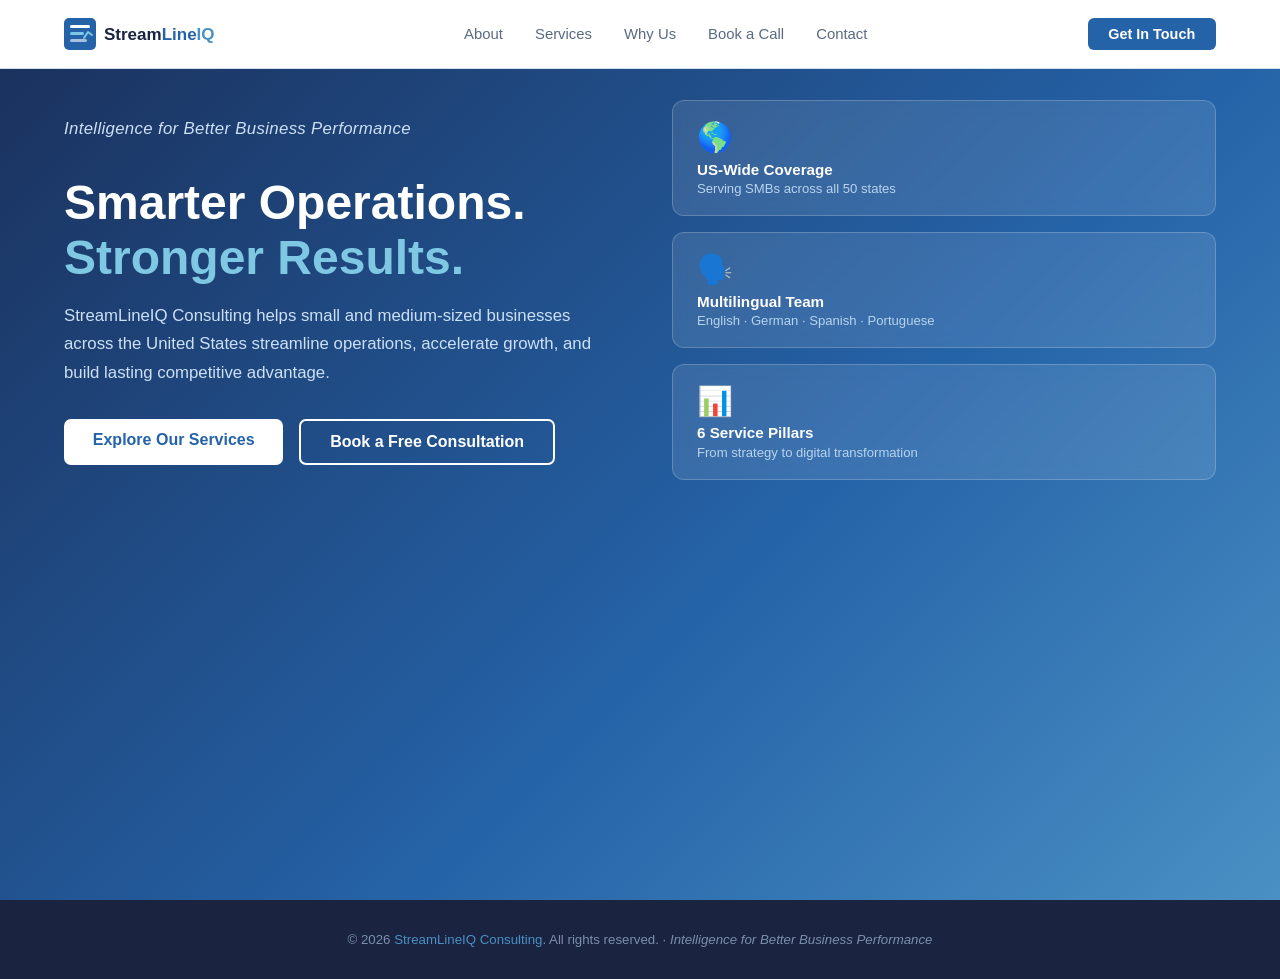
==== commit ae5f2894: "Add files via upload" ====
--- a/index.html
+++ b/index.html
@@ -4,120 +4,124 @@
 <meta charset="UTF-8"/>
 <meta name="viewport" content="width=device-width, initial-scale=1.0"/>
 <title>StreamLineIQ Consulting</title>
+<link rel="icon" href="data:image/svg+xml,<svg xmlns='http://www.w3.org/2000/svg' viewBox='0 0 32 32'><rect width='32' height='32' rx='6' fill='%232563A8'/><rect x='6' y='9' width='20' height='3' rx='1.5' fill='%23ffffff'/><rect x='6' y='15' width='13' height='3' rx='1.5' fill='%237EC8E3'/><rect x='6' y='21' width='16' height='3' rx='1.5' fill='%23ffffff' opacity='0.6'/><polyline points='19,20 23,14 27,17' fill='none' stroke='%237EC8E3' stroke-width='2' stroke-linecap='round' stroke-linejoin='round'/></svg>"/>
+<link href="https://assets.calendly.com/assets/external/widget.css" rel="stylesheet"/>
 <style>
-  *{margin:0;padding:0;box-sizing:border-box;}
-  :root{
-    --blue:#2563A8;--blue-dark:#1a4a80;--blue-light:#EBF3FB;
-    --steel:#4A90C4;--white:#ffffff;--gray:#f4f7fb;
-    --text:#1a2340;--muted:#5a6a80;--border:#d0e0ef;
-  }
-  body{font-family:'Segoe UI',Arial,sans-serif;color:var(--text);background:var(--white);}
-  a{text-decoration:none;color:inherit;}
-
-  /* NAV */
-  nav{position:fixed;top:0;width:100%;background:var(--white);border-bottom:1px solid var(--border);z-index:100;padding:0 5%;}
-  .nav-inner{max-width:1200px;margin:0 auto;display:flex;align-items:center;justify-content:space-between;height:68px;}
-  .logo{font-size:1.35rem;font-weight:800;color:var(--blue);}
-  .logo span{color:var(--text);}
-  .nav-links{display:flex;gap:2rem;font-size:.93rem;font-weight:500;color:var(--muted);}
-  .nav-links a:hover{color:var(--blue);}
-  .nav-cta{background:var(--blue);color:#fff;padding:.5rem 1.3rem;border-radius:6px;font-size:.9rem;font-weight:600;transition:background .2s;}
-  .nav-cta:hover{background:var(--blue-dark);}
-
-  /* HERO */
-  .hero{min-height:100vh;background:linear-gradient(135deg,#1a2f5a 0%,#2563A8 60%,#4A90C4 100%);display:flex;align-items:center;padding:100px 5% 60px;}
-  .hero-inner{max-width:1200px;margin:0 auto;display:grid;grid-template-columns:1fr 1fr;gap:4rem;align-items:center;}
-  .hero-text h1{font-size:3rem;font-weight:900;color:#fff;line-height:1.15;margin-bottom:1rem;}
-  .hero-text h1 span{color:#7EC8E3;}
-  .hero-slogan{font-size:1.15rem;color:#b8d4ee;margin-bottom:.8rem;font-style:italic;letter-spacing:.02em;}
-  .hero-text p{font-size:1.05rem;color:#cde0f5;line-height:1.7;margin-bottom:2rem;}
-  .hero-btns{display:flex;gap:1rem;flex-wrap:wrap;}
-  .btn-primary{background:#fff;color:var(--blue);padding:.75rem 1.8rem;border-radius:7px;font-weight:700;font-size:1rem;transition:all .2s;}
-  .btn-primary:hover{background:var(--blue-light);transform:translateY(-2px);}
-  .btn-outline{border:2px solid #fff;color:#fff;padding:.75rem 1.8rem;border-radius:7px;font-weight:600;font-size:1rem;transition:all .2s;}
-  .btn-outline:hover{background:rgba(255,255,255,.1);transform:translateY(-2px);}
-  .hero-badges{display:flex;flex-direction:column;gap:1rem;}
-  .badge{background:rgba(255,255,255,.1);border:1px solid rgba(255,255,255,.2);border-radius:12px;padding:1.2rem 1.5rem;color:#fff;backdrop-filter:blur(8px);}
-  .badge-icon{font-size:1.8rem;margin-bottom:.4rem;}
-  .badge h3{font-size:.95rem;font-weight:700;margin-bottom:.2rem;}
-  .badge p{font-size:.82rem;color:#b8d4ee;}
-
-  /* SECTION BASE */
-  section{padding:80px 5%;}
-  .section-inner{max-width:1200px;margin:0 auto;}
-  .section-label{font-size:.8rem;font-weight:700;color:var(--steel);letter-spacing:.12em;text-transform:uppercase;margin-bottom:.5rem;}
-  .section-title{font-size:2rem;font-weight:800;color:var(--text);margin-bottom:1rem;}
-  .section-sub{font-size:1rem;color:var(--muted);max-width:600px;line-height:1.7;}
-
-  /* ABOUT */
-  .about{background:var(--gray);}
-  .about-grid{display:grid;grid-template-columns:1fr 1fr;gap:4rem;align-items:center;margin-top:2.5rem;}
-  .about-text p{color:var(--muted);line-height:1.8;margin-bottom:1rem;font-size:.97rem;}
-  .lang-row{display:flex;gap:.7rem;flex-wrap:wrap;margin-top:1rem;}
-  .lang-pill{background:var(--blue);color:#fff;padding:.35rem .9rem;border-radius:20px;font-size:.82rem;font-weight:600;}
-  .about-stats{display:grid;grid-template-columns:1fr 1fr;gap:1.2rem;}
-  .stat-card{background:var(--white);border:1px solid var(--border);border-radius:12px;padding:1.5rem;text-align:center;box-shadow:0 2px 8px rgba(37,99,168,.07);}
-  .stat-card .num{font-size:2rem;font-weight:900;color:var(--blue);}
-  .stat-card .lbl{font-size:.82rem;color:var(--muted);margin-top:.2rem;}
-
-  /* SERVICES */
-  .services-grid{display:grid;grid-template-columns:repeat(3,1fr);gap:1.5rem;margin-top:2.5rem;}
-  .svc-card{background:var(--white);border:1px solid var(--border);border-radius:14px;padding:1.6rem;box-shadow:0 2px 10px rgba(37,99,168,.06);transition:all .25s;cursor:pointer;}
-  .svc-card:hover{transform:translateY(-4px);box-shadow:0 8px 28px rgba(37,99,168,.13);border-color:var(--steel);}
-  .svc-icon{font-size:2rem;margin-bottom:.8rem;}
-  .svc-card h3{font-size:1rem;font-weight:800;color:var(--text);margin-bottom:.5rem;}
-  .svc-card .svc-desc{font-size:.85rem;color:var(--muted);line-height:1.6;margin-bottom:.8rem;}
-  .svc-items{display:none;list-style:none;margin-top:.5rem;}
-  .svc-card.open .svc-items{display:block;}
-  .svc-items li{font-size:.8rem;color:var(--muted);padding:.25rem 0;border-top:1px solid var(--border);display:flex;align-items:flex-start;gap:.4rem;}
-  .svc-items li::before{content:"›";color:var(--steel);font-weight:700;flex-shrink:0;}
-  .svc-toggle{font-size:.78rem;color:var(--steel);font-weight:700;margin-top:.5rem;display:inline-block;}
-
-  /* WHY US */
-  .whyus{background:var(--gray);}
-  .why-grid{display:grid;grid-template-columns:repeat(4,1fr);gap:1.2rem;margin-top:2.5rem;}
-  .why-card{background:var(--white);border-radius:12px;padding:1.5rem;border:1px solid var(--border);text-align:center;}
-  .why-card .wi{font-size:2rem;margin-bottom:.7rem;}
-  .why-card h4{font-size:.92rem;font-weight:700;color:var(--text);margin-bottom:.4rem;}
-  .why-card p{font-size:.8rem;color:var(--muted);line-height:1.6;}
-
-  /* CTA BANNER */
-  .cta-banner{background:linear-gradient(135deg,#1a2f5a,#2563A8);padding:70px 5%;}
-  .cta-inner{max-width:700px;margin:0 auto;text-align:center;}
-  .cta-inner h2{font-size:2rem;font-weight:900;color:#fff;margin-bottom:.8rem;}
-  .cta-inner p{color:#b8d4ee;font-size:1rem;margin-bottom:2rem;line-height:1.7;}
-  .cta-inner .btn-primary{font-size:1rem;padding:.85rem 2.2rem;}
-
-  /* CONTACT */
-  .contact-grid{display:grid;grid-template-columns:1fr 1fr;gap:3rem;margin-top:2.5rem;align-items:start;}
-  .contact-info p{color:var(--muted);line-height:1.8;margin-bottom:1.5rem;}
-  .contact-detail{display:flex;align-items:center;gap:.8rem;margin-bottom:.9rem;font-size:.93rem;color:var(--muted);}
-  .contact-detail .ci{font-size:1.2rem;}
-  .contact-form{background:var(--gray);border-radius:14px;padding:2rem;border:1px solid var(--border);}
-  .form-row{margin-bottom:1rem;}
-  .form-row label{display:block;font-size:.82rem;font-weight:600;color:var(--text);margin-bottom:.35rem;}
-  .form-row input,.form-row select,.form-row textarea{width:100%;padding:.65rem .9rem;border:1px solid var(--border);border-radius:7px;font-size:.9rem;color:var(--text);background:#fff;outline:none;transition:border .2s;}
-  .form-row input:focus,.form-row select:focus,.form-row textarea:focus{border-color:var(--steel);}
-  .form-row textarea{height:90px;resize:vertical;}
-  .form-btn{width:100%;background:var(--blue);color:#fff;border:none;padding:.8rem;border-radius:7px;font-size:.95rem;font-weight:700;cursor:pointer;transition:background .2s;}
-  .form-btn:hover{background:var(--blue-dark);}
-
-  /* FOOTER */
-  footer{background:#1a2340;padding:2rem 5%;text-align:center;}
-  footer p{color:#7a90aa;font-size:.83rem;}
-  footer span{color:var(--steel);}
-
-  @media(max-width:900px){
-    .hero-inner,.about-grid,.contact-grid{grid-template-columns:1fr;}
-    .services-grid{grid-template-columns:1fr 1fr;}
-    .why-grid{grid-template-columns:1fr 1fr;}
-    .hero-text h1{font-size:2.1rem;}
-    .hero-badges{flex-direction:row;flex-wrap:wrap;}
-  }
-  @media(max-width:600px){
-    .services-grid,.why-grid{grid-template-columns:1fr;}
-    .nav-links{display:none;}
-  }
+*{margin:0;padding:0;box-sizing:border-box;}
+:root{
+  --blue:#2563A8;--blue-dark:#1a4a80;--blue-light:#EBF3FB;
+  --steel:#4A90C4;--white:#ffffff;--gray:#f4f7fb;
+  --text:#1a2340;--muted:#5a6a80;--border:#d0e0ef;
+}
+body{font-family:'Segoe UI',Arial,sans-serif;color:var(--text);background:var(--white);}
+a{text-decoration:none;color:inherit;}
+
+/* NAV */
+nav{position:fixed;top:0;width:100%;background:var(--white);border-bottom:1px solid var(--border);z-index:100;padding:0 5%;}
+.nav-inner{max-width:1200px;margin:0 auto;display:flex;align-items:center;justify-content:space-between;height:68px;}
+.logo-link{display:flex;align-items:center;}
+.nav-links{display:flex;gap:2rem;font-size:.93rem;font-weight:500;color:var(--muted);}
+.nav-links a{cursor:pointer;transition:color .2s;}
+.nav-links a:hover,.nav-links a.active{color:var(--blue);}
+.nav-cta{background:var(--blue);color:#fff;padding:.5rem 1.3rem;border-radius:6px;font-size:.9rem;font-weight:600;transition:background .2s;cursor:pointer;}
+.nav-cta:hover{background:var(--blue-dark);}
+
+/* SPA */
+.page{display:none;min-height:calc(100vh - 68px);padding-top:68px;}
+.page.active{display:block;}
+
+/* HERO */
+.hero{min-height:100vh;background:linear-gradient(135deg,#1a2f5a 0%,#2563A8 60%,#4A90C4 100%);display:flex;align-items:center;padding:100px 5% 60px;}
+.hero-inner{max-width:1200px;margin:0 auto;display:grid;grid-template-columns:1fr 1fr;gap:4rem;align-items:center;}
+.hero-text h1{font-size:3rem;font-weight:900;color:#fff;line-height:1.15;margin-bottom:1rem;}
+.hero-text h1 span{color:#7EC8E3;}
+.hero-slogan{font-size:1.15rem;color:#b8d4ee;margin-bottom:.8rem;font-style:italic;letter-spacing:.02em;}
+.hero-text p{font-size:1.05rem;color:#cde0f5;line-height:1.7;margin-bottom:2rem;}
+.hero-btns{display:flex;gap:1rem;flex-wrap:wrap;}
+.btn-primary{background:#fff;color:var(--blue);padding:.75rem 1.8rem;border-radius:7px;font-weight:700;font-size:1rem;transition:all .2s;cursor:pointer;display:inline-block;}
+.btn-primary:hover{background:var(--blue-light);transform:translateY(-2px);}
+.btn-outline{border:2px solid #fff;color:#fff;padding:.75rem 1.8rem;border-radius:7px;font-weight:600;font-size:1rem;transition:all .2s;cursor:pointer;display:inline-block;}
+.btn-outline:hover{background:rgba(255,255,255,.1);transform:translateY(-2px);}
+.hero-badges{display:flex;flex-direction:column;gap:1rem;}
+.badge{background:rgba(255,255,255,.1);border:1px solid rgba(255,255,255,.2);border-radius:12px;padding:1.2rem 1.5rem;color:#fff;backdrop-filter:blur(8px);}
+.badge-icon{font-size:1.8rem;margin-bottom:.4rem;}
+.badge h3{font-size:.95rem;font-weight:700;margin-bottom:.2rem;}
+.badge p{font-size:.82rem;color:#b8d4ee;}
+
+/* SECTIONS */
+.page:not(.hero){padding:100px 5% 80px;}
+.section-inner{max-width:1200px;margin:0 auto;}
+.section-label{font-size:.8rem;font-weight:700;color:var(--steel);letter-spacing:.12em;text-transform:uppercase;margin-bottom:.5rem;}
+.section-title{font-size:2rem;font-weight:800;color:var(--text);margin-bottom:1rem;}
+.section-sub{font-size:1rem;color:var(--muted);max-width:600px;line-height:1.7;}
+
+/* ABOUT */
+.about{background:var(--gray);}
+.about-grid{display:grid;grid-template-columns:1fr 1fr;gap:4rem;align-items:center;margin-top:2.5rem;}
+.about-text p{color:var(--muted);line-height:1.8;margin-bottom:1rem;font-size:.97rem;}
+.lang-row{display:flex;gap:.7rem;flex-wrap:wrap;margin-top:1rem;}
+.lang-pill{background:var(--blue);color:#fff;padding:.35rem .9rem;border-radius:20px;font-size:.82rem;font-weight:600;}
+.about-stats{display:grid;grid-template-columns:1fr 1fr;gap:1.2rem;}
+.stat-card{background:var(--white);border:1px solid var(--border);border-radius:12px;padding:1.5rem;text-align:center;box-shadow:0 2px 8px rgba(37,99,168,.07);}
+.stat-card .num{font-size:2rem;font-weight:900;color:var(--blue);}
+.stat-card .lbl{font-size:.82rem;color:var(--muted);margin-top:.2rem;}
+
+/* SERVICES */
+.services-grid{display:grid;grid-template-columns:repeat(3,1fr);gap:1.5rem;margin-top:2.5rem;}
+.svc-card{background:var(--white);border:1px solid var(--border);border-radius:14px;padding:1.6rem;box-shadow:0 2px 10px rgba(37,99,168,.06);transition:all .25s;cursor:pointer;}
+.svc-card:hover{transform:translateY(-4px);box-shadow:0 8px 28px rgba(37,99,168,.13);border-color:var(--steel);}
+.svc-icon{font-size:2rem;margin-bottom:.8rem;}
+.svc-card h3{font-size:1rem;font-weight:800;color:var(--text);margin-bottom:.5rem;}
+.svc-card .svc-desc{font-size:.85rem;color:var(--muted);line-height:1.6;margin-bottom:.8rem;}
+.svc-items{display:none;list-style:none;margin-top:.5rem;}
+.svc-card.open .svc-items{display:block;}
+.svc-items li{font-size:.8rem;color:var(--muted);padding:.25rem 0;border-top:1px solid var(--border);display:flex;align-items:flex-start;gap:.4rem;}
+.svc-items li::before{content:"›";color:var(--steel);font-weight:700;flex-shrink:0;}
+.svc-toggle{font-size:.78rem;color:var(--steel);font-weight:700;margin-top:.5rem;display:inline-block;}
+
+/* WHY US */
+.whyus{background:var(--gray);}
+.why-grid{display:grid;grid-template-columns:repeat(4,1fr);gap:1.2rem;margin-top:2.5rem;}
+.why-card{background:var(--white);border-radius:12px;padding:1.5rem;border:1px solid var(--border);text-align:center;}
+.why-card .wi{font-size:2rem;margin-bottom:.7rem;}
+.why-card h4{font-size:.92rem;font-weight:700;color:var(--text);margin-bottom:.4rem;}
+.why-card p{font-size:.8rem;color:var(--muted);line-height:1.6;}
+
+/* CTA */
+.cta-banner{background:linear-gradient(135deg,#1a2f5a,#2563A8);padding:70px 5%;}
+.cta-inner{max-width:700px;margin:0 auto;text-align:center;}
+.cta-inner h2{font-size:2rem;font-weight:900;color:#fff;margin-bottom:.8rem;}
+.cta-inner p{color:#b8d4ee;font-size:1rem;margin-bottom:2rem;line-height:1.7;}
+
+/* BOOKING */
+.calendly-wrapper{margin-top:2.5rem;border:1px solid var(--border);border-radius:14px;overflow:hidden;}
+
+/* CONTACT */
+.contact-grid{display:grid;grid-template-columns:1fr 1fr;gap:3rem;margin-top:2.5rem;align-items:start;}
+.contact-info p{color:var(--muted);line-height:1.8;margin-bottom:1.5rem;}
+.contact-detail{display:flex;align-items:center;gap:.8rem;margin-bottom:.9rem;font-size:.93rem;color:var(--muted);}
+.contact-detail .ci{font-size:1.2rem;}
+.contact-calendly{flex:1;}
+.contact-book-label{font-size:.95rem;color:var(--muted);margin-bottom:1rem;line-height:1.6;}
+.contact-calendly .calendly-inline-widget{border:1px solid var(--border);border-radius:12px;overflow:hidden;}
+
+/* FOOTER */
+footer{background:#1a2340;padding:2rem 5%;text-align:center;}
+footer p{color:#7a90aa;font-size:.83rem;}
+footer span{color:var(--steel);}
+
+/* RESPONSIVE */
+@media(max-width:900px){
+  .hero-inner,.about-grid,.contact-grid{grid-template-columns:1fr;}
+  .services-grid{grid-template-columns:1fr 1fr;}
+  .why-grid{grid-template-columns:1fr 1fr;}
+  .hero-text h1{font-size:2.1rem;}
+  .hero-badges{flex-direction:row;flex-wrap:wrap;}
+}
+@media(max-width:600px){
+  .services-grid,.why-grid{grid-template-columns:1fr;}
+  .nav-links{display:none;}
+}
 </style>
 </head>
 <body>
@@ -125,27 +129,37 @@
 <!-- NAV -->
 <nav>
   <div class="nav-inner">
-    <div class="logo">StreamLine<span>IQ</span></div>
+    <a href="#home" class="logo-link nav-trigger" data-section="home">
+      <svg width="180" height="40" viewBox="0 0 180 40" xmlns="http://www.w3.org/2000/svg">
+        <rect x="0" y="4" width="32" height="32" rx="5" fill="#2563A8"/>
+        <rect x="6" y="11" width="20" height="3" rx="1.5" fill="#ffffff"/>
+        <rect x="6" y="18" width="14" height="3" rx="1.5" fill="#7EC8E3"/>
+        <rect x="6" y="25" width="17" height="3" rx="1.5" fill="#ffffff" opacity="0.6"/>
+        <polyline points="20,24 24,18 28,21" fill="none" stroke="#7EC8E3" stroke-width="2" stroke-linecap="round" stroke-linejoin="round"/>
+        <text x="40" y="26" font-family="'Segoe UI',Arial,sans-serif" font-size="17" font-weight="700" fill="#1a2340">Stream<tspan fill="#2563A8">Line</tspan><tspan fill="#4A90C4">IQ</tspan></text>
+      </svg>
+    </a>
     <div class="nav-links">
-      <a href="#about">About</a>
-      <a href="#services">Services</a>
-      <a href="#why">Why Us</a>
-      <a href="#contact">Contact</a>
-    </div>
-    <a href="#contact" class="nav-cta">Get In Touch</a>
+      <a href="#about"    class="nav-trigger" data-section="about">About</a>
+      <a href="#services" class="nav-trigger" data-section="services">Services</a>
+      <a href="#why"      class="nav-trigger" data-section="why">Why Us</a>
+      <a href="#booking"  class="nav-trigger" data-section="booking">Book a Call</a>
+      <a href="#contact"  class="nav-trigger" data-section="contact">Contact</a>
+    </div>
+    <a href="#contact" class="nav-cta nav-trigger" data-section="contact">Get In Touch</a>
   </div>
 </nav>
 
-<!-- HERO -->
-<section class="hero">
+<!-- HOME -->
+<section id="home" class="page active hero">
   <div class="hero-inner">
     <div class="hero-text">
       <p class="hero-slogan">Intelligence for Better Business Performance</p>
       <h1>Smarter Operations.<br><span>Stronger Results.</span></h1>
       <p>StreamLineIQ Consulting helps small and medium-sized businesses across the United States streamline operations, accelerate growth, and build lasting competitive advantage.</p>
       <div class="hero-btns">
-        <a href="#services" class="btn-primary">Explore Our Services</a>
-        <a href="#contact" class="btn-outline">Schedule a Consultation</a>
+        <a href="#services" class="btn-primary nav-trigger" data-section="services">Explore Our Services</a>
+        <a href="#booking"  class="btn-outline nav-trigger" data-section="booking">Book a Free Consultation</a>
       </div>
     </div>
     <div class="hero-badges">
@@ -157,7 +171,7 @@
 </section>
 
 <!-- ABOUT -->
-<section class="about" id="about">
+<section id="about" class="page about">
   <div class="section-inner">
     <div class="section-label">Who We Are</div>
     <h2 class="section-title">Your Full-Service Business Partner</h2>
@@ -184,114 +198,84 @@
 </section>
 
 <!-- SERVICES -->
-<section id="services">
+<section id="services" class="page">
   <div class="section-inner">
     <div class="section-label">What We Do</div>
     <h2 class="section-title">Our Service Pillars</h2>
     <p class="section-sub">From big-picture strategy to day-to-day operations, we cover every dimension of your business. Click any pillar to explore the full scope.</p>
     <div class="services-grid">
-
       <div class="svc-card" onclick="toggleSvc(this)">
         <div class="svc-icon">🎯</div>
         <h3>Strategy & Growth Consulting</h3>
         <div class="svc-desc">Build a clear roadmap for sustainable growth and competitive positioning.</div>
         <span class="svc-toggle">+ View Services</span>
         <ul class="svc-items">
-          <li>Strategy Development</li>
-          <li>Market Entry Strategy</li>
-          <li>Competitive Analysis</li>
-          <li>Pricing Strategy</li>
-          <li>Product Portfolio Strategy</li>
-          <li>Turnaround & Restructure Strategy</li>
-          <li>Strategic Planning</li>
-          <li>Traction Coaching – Get a Grip on Your Business</li>
-        </ul>
-      </div>
-
+          <li>Strategy Development</li><li>Market Entry Strategy</li><li>Competitive Analysis</li>
+          <li>Pricing Strategy</li><li>Product Portfolio Strategy</li><li>Turnaround & Restructure Strategy</li>
+          <li>Strategic Planning</li><li>Traction Coaching – Get a Grip on Your Business</li>
+        </ul>
+      </div>
       <div class="svc-card" onclick="toggleSvc(this)">
         <div class="svc-icon">⚙️</div>
         <h3>Operations & Process Improvement</h3>
         <div class="svc-desc">Eliminate waste, reduce costs, and build efficient scalable processes.</div>
         <span class="svc-toggle">+ View Services</span>
         <ul class="svc-items">
-          <li>Process Mapping & Redesign</li>
-          <li>Cost Reduction Programs</li>
-          <li>Lean & Six Sigma Implementation</li>
-          <li>Supply Chain Optimization</li>
-          <li>Manufacturing Productivity Improvements</li>
-          <li>KPIs & Performance Management Systems</li>
-          <li>Service Process Improvement</li>
-        </ul>
-      </div>
-
+          <li>Process Mapping & Redesign</li><li>Cost Reduction Programs</li><li>Lean & Six Sigma Implementation</li>
+          <li>Supply Chain Optimization</li><li>Manufacturing Productivity Improvements</li>
+          <li>KPIs & Performance Management Systems</li><li>Service Process Improvement</li>
+        </ul>
+      </div>
       <div class="svc-card" onclick="toggleSvc(this)">
         <div class="svc-icon">💼</div>
         <h3>Financial Advisory, Accounting & Performance</h3>
         <div class="svc-desc">Full-spectrum financial services from daily bookkeeping to strategic advisory.</div>
         <span class="svc-toggle">+ View Services</span>
         <ul class="svc-items">
-          <li>Financial Modeling</li>
-          <li>Profitability & Cost Structure Analysis</li>
-          <li>Business Valuation</li>
-          <li>Cash Flow Improvements</li>
-          <li>Budgeting & Forecasting</li>
-          <li>Accounting Services</li>
+          <li>Financial Modeling</li><li>Profitability & Cost Structure Analysis</li><li>Business Valuation</li>
+          <li>Cash Flow Improvements</li><li>Budgeting & Forecasting</li><li>Accounting Services</li>
           <li>Bookkeeping & Day-to-Day Financial Management</li>
           <li>Financial Reporting (P&L, Balance Sheet, Cash Flow)</li>
-          <li>Tax Services (Business, Personal, Payroll, Sales Tax)</li>
-          <li>Payroll Services & Compliance</li>
-        </ul>
-      </div>
-
+          <li>Tax Services (Business, Personal, Payroll, Sales Tax)</li><li>Payroll Services & Compliance</li>
+        </ul>
+      </div>
       <div class="svc-card" onclick="toggleSvc(this)">
         <div class="svc-icon">📈</div>
         <h3>Sales & Marketing Consulting</h3>
         <div class="svc-desc">Drive revenue growth through smarter sales structures and marketing strategies.</div>
         <span class="svc-toggle">+ View Services</span>
         <ul class="svc-items">
-          <li>Sales Strategy & Territory Planning</li>
-          <li>Sales Organization Design</li>
-          <li>Channel Strategy (Dealers & Distributors)</li>
-          <li>CRM Implementation</li>
-          <li>Pricing Strategy</li>
-          <li>Customer Experience Optimization</li>
-          <li>Lead Generation Strategy</li>
-        </ul>
-      </div>
-
+          <li>Sales Strategy & Territory Planning</li><li>Sales Organization Design</li>
+          <li>Channel Strategy (Dealers & Distributors)</li><li>CRM Implementation</li>
+          <li>Pricing Strategy</li><li>Customer Experience Optimization</li><li>Lead Generation Strategy</li>
+        </ul>
+      </div>
       <div class="svc-card" onclick="toggleSvc(this)">
         <div class="svc-icon">🏛️</div>
         <h3>Organizational & Leadership Consulting</h3>
         <div class="svc-desc">Build high-performing teams and resilient organizational structures.</div>
         <span class="svc-toggle">+ View Services</span>
         <ul class="svc-items">
-          <li>Organization Structure Design</li>
-          <li>Change Management</li>
-          <li>Talent Strategy</li>
-          <li>Compensation Benchmarking</li>
-          <li>Culture Transformation</li>
-        </ul>
-      </div>
-
+          <li>Organization Structure Design</li><li>Change Management</li><li>Talent Strategy</li>
+          <li>Compensation Benchmarking</li><li>Culture Transformation</li>
+        </ul>
+      </div>
       <div class="svc-card" onclick="toggleSvc(this)">
         <div class="svc-icon">🤖</div>
         <h3>Technology & Digital Transformation</h3>
         <div class="svc-desc">Modernize your business with the right technology, tools, and automation.</div>
         <span class="svc-toggle">+ View Services</span>
         <ul class="svc-items">
-          <li>ERP System Implementation</li>
-          <li>CRM System Implementation</li>
-          <li>AI & Automation Integration</li>
-          <li>Power Platform Consulting</li>
-        </ul>
-      </div>
-
+          <li>ERP System Implementation</li><li>CRM System Implementation</li>
+          <li>AI & Automation Integration</li><li>Power Platform Consulting</li>
+        </ul>
+      </div>
     </div>
   </div>
 </section>
 
 <!-- WHY US -->
-<section class="whyus" id="why">
+<section id="why" class="page whyus">
   <div class="section-inner">
     <div class="section-label">Why StreamLineIQ</div>
     <h2 class="section-title">The Difference We Bring</h2>
@@ -301,48 +285,52 @@
       <div class="why-card"><div class="wi">🔗</div><h4>End-to-End Coverage</h4><p>From strategy to execution, finance to technology — one partner for every business challenge.</p></div>
       <div class="why-card"><div class="wi">📍</div><h4>Nationwide Presence</h4><p>Available to businesses across all 50 US states, with the flexibility to work on-site or remotely.</p></div>
     </div>
-  </div>
-</section>
-
-<!-- CTA BANNER -->
-<section class="cta-banner">
-  <div class="cta-inner">
-    <h2>Ready to Streamline Your Business?</h2>
-    <p>Let's talk about where your business is today and where you want it to be. Our first consultation is about understanding your goals — no pressure, just clarity.</p>
-    <a href="#contact" class="btn-primary">Schedule a Free Consultation</a>
+    <div class="cta-banner" style="margin-top:3rem;border-radius:14px;">
+      <div class="cta-inner">
+        <h2>Ready to Streamline Your Business?</h2>
+        <p>Let's talk about where your business is today and where you want it to be. No pressure — just clarity.</p>
+        <a href="#booking" class="btn-primary nav-trigger" data-section="booking">Schedule a Free Consultation</a>
+      </div>
+    </div>
+  </div>
+</section>
+
+<!-- BOOKING -->
+<section id="booking" class="page">
+  <div class="section-inner">
+    <div class="section-label">Book a Consultation</div>
+    <h2 class="section-title">Schedule Time With Us</h2>
+    <p class="section-sub">Pick a date and time that works for you. Our first consultation is complimentary — we'll learn about your business and explore how we can help.</p>
+    <div class="calendly-wrapper">
+      <div class="calendly-inline-widget"
+           data-url="https://calendly.com/streamlineiq-consulting/30min?hide_landing_page_details=1&hide_gdpr_banner=1&primary_color=2563a8"
+           style="min-width:320px;height:700px;"></div>
+    </div>
   </div>
 </section>
 
 <!-- CONTACT -->
-<section id="contact">
+<section id="contact" class="page">
   <div class="section-inner">
     <div class="section-label">Get In Touch</div>
     <h2 class="section-title">Let's Start the Conversation</h2>
     <div class="contact-grid">
       <div class="contact-info">
         <p>Whether you're ready to start a project or just exploring your options, we'd love to hear from you. Our team responds within one business day.</p>
-        <div class="contact-detail"><span class="ci">📧</span> info@streamlineiq.com</div>
-        <div class="contact-detail"><span class="ci">📞</span> +1 (800) STREAM-IQ</div>
+        <div class="contact-detail"><span class="ci">📧</span> info@streamlineiq-consulting.com</div>
+        <div class="contact-detail"><span class="ci">📞</span> +1 646 647 9901</div>
+        <div class="contact-detail"><span class="ci">📞</span> +1 646 852 8459</div>
         <div class="contact-detail"><span class="ci">📍</span> Serving all 50 US States</div>
         <div class="contact-detail"><span class="ci">🌐</span> English · German · Spanish · Portuguese</div>
-      </div>
-      <div class="contact-form">
-        <div class="form-row"><label>Full Name</label><input type="text" placeholder="Jane Smith"/></div>
-        <div class="form-row"><label>Email Address</label><input type="email" placeholder="jane@company.com"/></div>
-        <div class="form-row"><label>Company</label><input type="text" placeholder="Your Company Name"/></div>
-        <div class="form-row"><label>Service of Interest</label>
-          <select>
-            <option>Strategy & Growth</option>
-            <option>Operations & Process Improvement</option>
-            <option>Financial Advisory & Accounting</option>
-            <option>Sales & Marketing</option>
-            <option>Organizational & Leadership</option>
-            <option>Technology & Digital Transformation</option>
-            <option>Multiple / Not Sure Yet</option>
-          </select>
+        <div style="margin-top:1.5rem;">
+          <a href="#booking" class="btn-primary nav-trigger" data-section="booking" style="display:inline-block;">📅 Book an Appointment</a>
         </div>
-        <div class="form-row"><label>Message</label><textarea placeholder="Tell us a bit about your business and what you're looking for..."></textarea></div>
-        <button class="form-btn">Send Message</button>
+      </div>
+      <div class="contact-calendly">
+        <p class="contact-book-label">📅 Pick a time that works for you — our first consultation is completely free.</p>
+        <div class="calendly-inline-widget"
+             data-url="https://calendly.com/streamlineiq-consulting/30min?hide_landing_page_details=1&hide_gdpr_banner=1&primary_color=2563a8"
+             style="min-width:320px;height:660px;"></div>
       </div>
     </div>
   </div>
@@ -350,30 +338,49 @@
 
 <!-- FOOTER -->
 <footer>
-  <p>© 2025 <span>StreamLineIQ Consulting</span>. All rights reserved. · <em>Intelligence for Better Business Performance</em></p>
+  <p>© 2026 <span>StreamLineIQ Consulting</span>. All rights reserved. · <em>Intelligence for Better Business Performance</em></p>
 </footer>
 
+<script src="https://assets.calendly.com/assets/external/widget.js" async></script>
 <script>
-  function toggleSvc(card){
-    const isOpen = card.classList.contains('open');
-    document.querySelectorAll('.svc-card').forEach(c=>{
-      c.classList.remove('open');
-      c.querySelector('.svc-toggle').textContent='+ View Services';
-    });
-    if(!isOpen){
-      card.classList.add('open');
-      card.querySelector('.svc-toggle').textContent='− Hide Services';
-    }
+// SPA Navigation
+function showSection(id) {
+  document.querySelectorAll('.page').forEach(function(p){ p.classList.remove('active'); });
+  var target = document.getElementById(id);
+  if(target){ target.classList.add('active'); window.scrollTo({top:0,behavior:'smooth'}); }
+  document.querySelectorAll('.nav-links a').forEach(function(a){
+    a.classList.toggle('active', a.dataset.section === id);
+  });
+  history.pushState(null, '', '#' + id);
+}
+
+document.querySelectorAll('.nav-trigger').forEach(function(el){
+  el.addEventListener('click', function(e){
+    e.preventDefault();
+    if(el.dataset.section) showSection(el.dataset.section);
+  });
+});
+
+window.addEventListener('popstate', function(){
+  showSection(window.location.hash.replace('#','') || 'home');
+});
+
+(function(){
+  showSection(window.location.hash.replace('#','') || 'home');
+})();
+
+// Service card toggle
+function toggleSvc(card) {
+  var isOpen = card.classList.contains('open');
+  document.querySelectorAll('.svc-card').forEach(function(c){
+    c.classList.remove('open');
+    c.querySelector('.svc-toggle').textContent = '+ View Services';
+  });
+  if(!isOpen){
+    card.classList.add('open');
+    card.querySelector('.svc-toggle').textContent = '− Hide Services';
   }
-
-  // Smooth scroll
-  document.querySelectorAll('a[href^="#"]').forEach(a=>{
-    a.addEventListener('click',e=>{
-      e.preventDefault();
-      const t=document.querySelector(a.getAttribute('href'));
-      if(t) t.scrollIntoView({behavior:'smooth'});
-    });
-  });
+}
 </script>
 </body>
 </html>
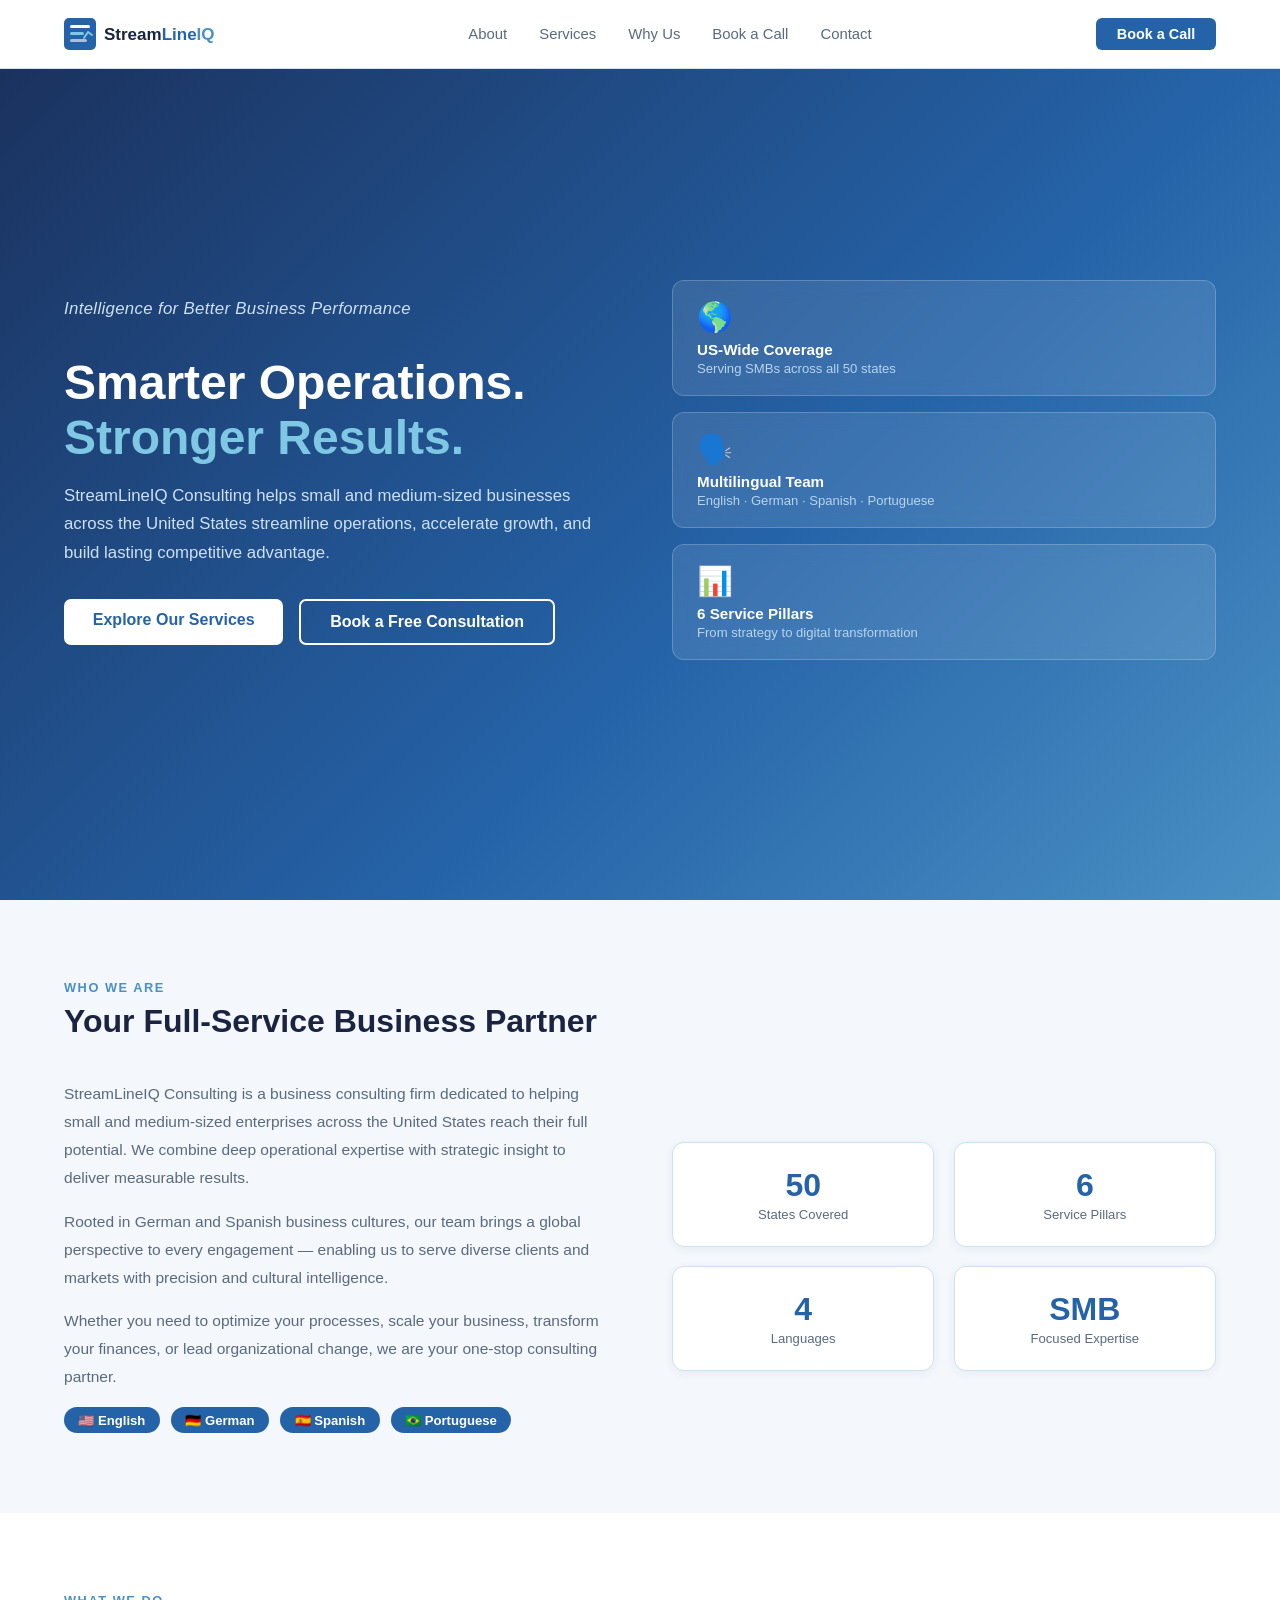
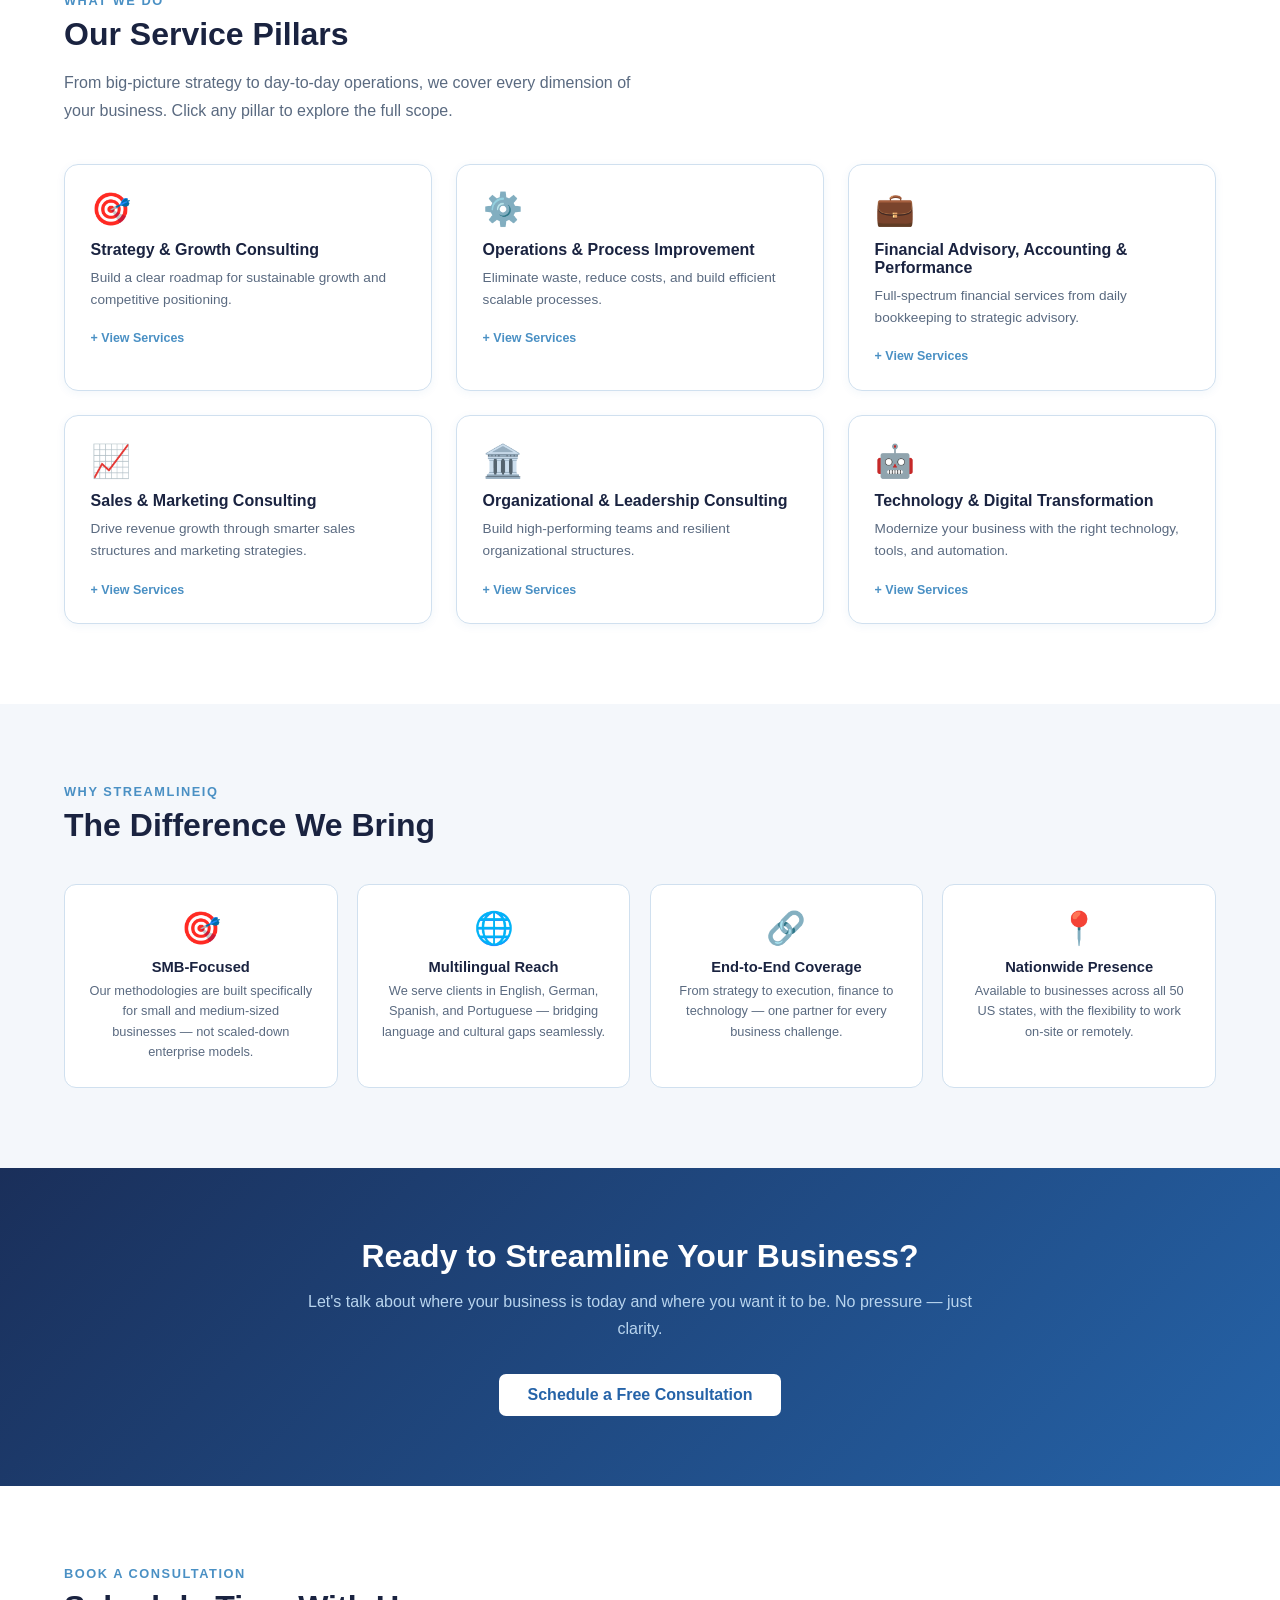
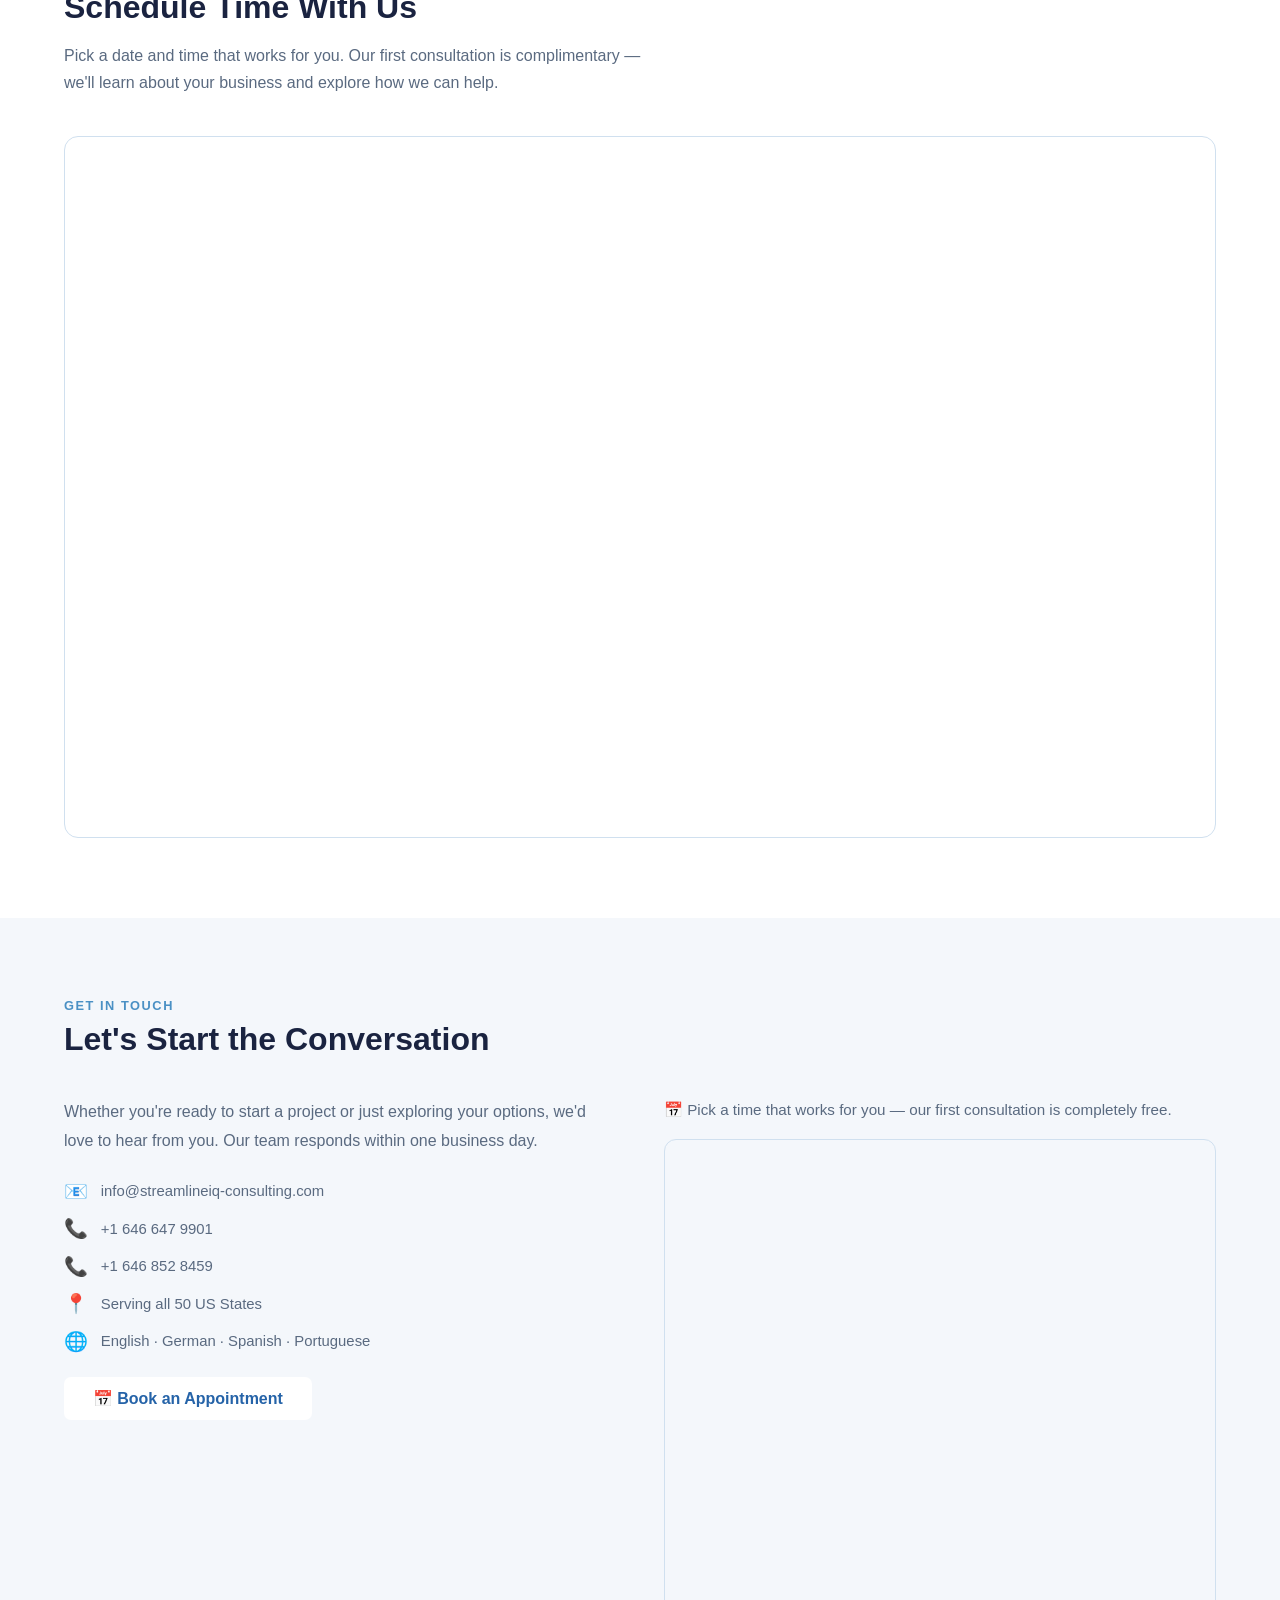
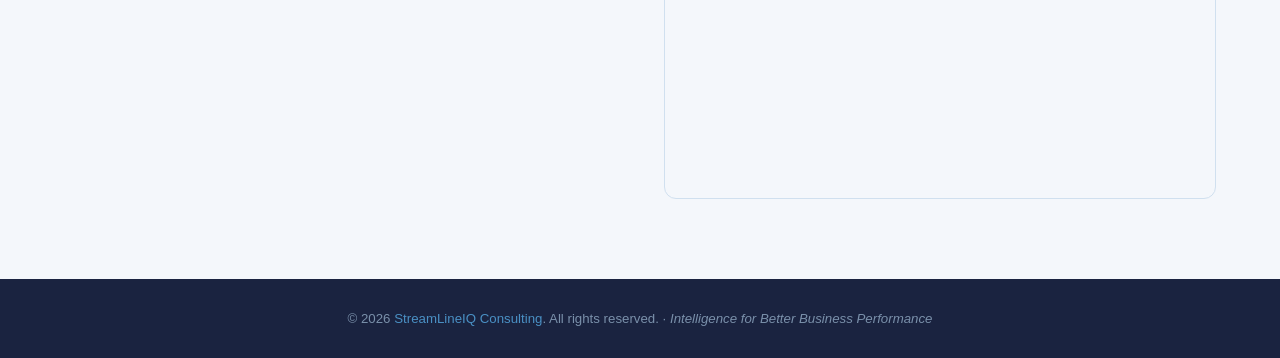
==== commit be278945: "Add files via upload" ====
--- a/index.html
+++ b/index.html
@@ -4,10 +4,12 @@
 <meta charset="UTF-8"/>
 <meta name="viewport" content="width=device-width, initial-scale=1.0"/>
 <title>StreamLineIQ Consulting</title>
+<meta name="description" content="StreamLineIQ Consulting helps small and medium-sized businesses across the US streamline operations, accelerate growth, and build lasting competitive advantage."/>
 <link rel="icon" href="data:image/svg+xml,<svg xmlns='http://www.w3.org/2000/svg' viewBox='0 0 32 32'><rect width='32' height='32' rx='6' fill='%232563A8'/><rect x='6' y='9' width='20' height='3' rx='1.5' fill='%23ffffff'/><rect x='6' y='15' width='13' height='3' rx='1.5' fill='%237EC8E3'/><rect x='6' y='21' width='16' height='3' rx='1.5' fill='%23ffffff' opacity='0.6'/><polyline points='19,20 23,14 27,17' fill='none' stroke='%237EC8E3' stroke-width='2' stroke-linecap='round' stroke-linejoin='round'/></svg>"/>
 <link href="https://assets.calendly.com/assets/external/widget.css" rel="stylesheet"/>
 <style>
 *{margin:0;padding:0;box-sizing:border-box;}
+html{scroll-behavior:smooth;}
 :root{
   --blue:#2563A8;--blue-dark:#1a4a80;--blue-light:#EBF3FB;
   --steel:#4A90C4;--white:#ffffff;--gray:#f4f7fb;
@@ -22,13 +24,17 @@
 .logo-link{display:flex;align-items:center;}
 .nav-links{display:flex;gap:2rem;font-size:.93rem;font-weight:500;color:var(--muted);}
 .nav-links a{cursor:pointer;transition:color .2s;}
-.nav-links a:hover,.nav-links a.active{color:var(--blue);}
-.nav-cta{background:var(--blue);color:#fff;padding:.5rem 1.3rem;border-radius:6px;font-size:.9rem;font-weight:600;transition:background .2s;cursor:pointer;}
+.nav-links a:hover{color:var(--blue);}
+.nav-cta{background:var(--blue);color:#fff;padding:.5rem 1.3rem;border-radius:6px;font-size:.9rem;font-weight:600;transition:background .2s;}
 .nav-cta:hover{background:var(--blue-dark);}
 
-/* SPA */
-.page{display:none;min-height:calc(100vh - 68px);padding-top:68px;}
-.page.active{display:block;}
+/* hamburger */
+.hamburger{display:none;flex-direction:column;gap:5px;cursor:pointer;padding:4px;}
+.hamburger span{display:block;width:24px;height:2px;background:var(--text);border-radius:2px;transition:all .3s;}
+.mobile-menu{display:none;position:fixed;top:68px;left:0;width:100%;background:var(--white);border-bottom:1px solid var(--border);padding:1rem 5%;z-index:99;}
+.mobile-menu a{display:block;padding:.7rem 0;font-size:1rem;font-weight:500;color:var(--muted);border-bottom:1px solid var(--border);}
+.mobile-menu a:last-child{border-bottom:none;}
+.mobile-menu.open{display:block;}
 
 /* HERO */
 .hero{min-height:100vh;background:linear-gradient(135deg,#1a2f5a 0%,#2563A8 60%,#4A90C4 100%);display:flex;align-items:center;padding:100px 5% 60px;}
@@ -38,9 +44,9 @@
 .hero-slogan{font-size:1.15rem;color:#b8d4ee;margin-bottom:.8rem;font-style:italic;letter-spacing:.02em;}
 .hero-text p{font-size:1.05rem;color:#cde0f5;line-height:1.7;margin-bottom:2rem;}
 .hero-btns{display:flex;gap:1rem;flex-wrap:wrap;}
-.btn-primary{background:#fff;color:var(--blue);padding:.75rem 1.8rem;border-radius:7px;font-weight:700;font-size:1rem;transition:all .2s;cursor:pointer;display:inline-block;}
+.btn-primary{background:#fff;color:var(--blue);padding:.75rem 1.8rem;border-radius:7px;font-weight:700;font-size:1rem;transition:all .2s;display:inline-block;}
 .btn-primary:hover{background:var(--blue-light);transform:translateY(-2px);}
-.btn-outline{border:2px solid #fff;color:#fff;padding:.75rem 1.8rem;border-radius:7px;font-weight:600;font-size:1rem;transition:all .2s;cursor:pointer;display:inline-block;}
+.btn-outline{border:2px solid #fff;color:#fff;padding:.75rem 1.8rem;border-radius:7px;font-weight:600;font-size:1rem;transition:all .2s;display:inline-block;}
 .btn-outline:hover{background:rgba(255,255,255,.1);transform:translateY(-2px);}
 .hero-badges{display:flex;flex-direction:column;gap:1rem;}
 .badge{background:rgba(255,255,255,.1);border:1px solid rgba(255,255,255,.2);border-radius:12px;padding:1.2rem 1.5rem;color:#fff;backdrop-filter:blur(8px);}
@@ -49,7 +55,7 @@
 .badge p{font-size:.82rem;color:#b8d4ee;}
 
 /* SECTIONS */
-.page:not(.hero){padding:100px 5% 80px;}
+section{padding:80px 5%;}
 .section-inner{max-width:1200px;margin:0 auto;}
 .section-label{font-size:.8rem;font-weight:700;color:var(--steel);letter-spacing:.12em;text-transform:uppercase;margin-bottom:.5rem;}
 .section-title{font-size:2rem;font-weight:800;color:var(--text);margin-bottom:1rem;}
@@ -94,14 +100,15 @@
 .cta-inner p{color:#b8d4ee;font-size:1rem;margin-bottom:2rem;line-height:1.7;}
 
 /* BOOKING */
+.booking{background:var(--white);}
 .calendly-wrapper{margin-top:2.5rem;border:1px solid var(--border);border-radius:14px;overflow:hidden;}
 
 /* CONTACT */
+.contact{background:var(--gray);}
 .contact-grid{display:grid;grid-template-columns:1fr 1fr;gap:3rem;margin-top:2.5rem;align-items:start;}
 .contact-info p{color:var(--muted);line-height:1.8;margin-bottom:1.5rem;}
 .contact-detail{display:flex;align-items:center;gap:.8rem;margin-bottom:.9rem;font-size:.93rem;color:var(--muted);}
 .contact-detail .ci{font-size:1.2rem;}
-.contact-calendly{flex:1;}
 .contact-book-label{font-size:.95rem;color:var(--muted);margin-bottom:1rem;line-height:1.6;}
 .contact-calendly .calendly-inline-widget{border:1px solid var(--border);border-radius:12px;overflow:hidden;}
 
@@ -120,7 +127,8 @@
 }
 @media(max-width:600px){
   .services-grid,.why-grid{grid-template-columns:1fr;}
-  .nav-links{display:none;}
+  .nav-links,.nav-cta{display:none;}
+  .hamburger{display:flex;}
 }
 </style>
 </head>
@@ -129,7 +137,7 @@
 <!-- NAV -->
 <nav>
   <div class="nav-inner">
-    <a href="#home" class="logo-link nav-trigger" data-section="home">
+    <a href="#home" class="logo-link">
       <svg width="180" height="40" viewBox="0 0 180 40" xmlns="http://www.w3.org/2000/svg">
         <rect x="0" y="4" width="32" height="32" rx="5" fill="#2563A8"/>
         <rect x="6" y="11" width="20" height="3" rx="1.5" fill="#ffffff"/>
@@ -140,26 +148,38 @@
       </svg>
     </a>
     <div class="nav-links">
-      <a href="#about"    class="nav-trigger" data-section="about">About</a>
-      <a href="#services" class="nav-trigger" data-section="services">Services</a>
-      <a href="#why"      class="nav-trigger" data-section="why">Why Us</a>
-      <a href="#booking"  class="nav-trigger" data-section="booking">Book a Call</a>
-      <a href="#contact"  class="nav-trigger" data-section="contact">Contact</a>
-    </div>
-    <a href="#contact" class="nav-cta nav-trigger" data-section="contact">Get In Touch</a>
+      <a href="#about">About</a>
+      <a href="#services">Services</a>
+      <a href="#why">Why Us</a>
+      <a href="#booking">Book a Call</a>
+      <a href="#contact">Contact</a>
+    </div>
+    <a href="#booking" class="nav-cta">Book a Call</a>
+    <div class="hamburger" onclick="toggleMenu()">
+      <span></span><span></span><span></span>
+    </div>
   </div>
 </nav>
 
-<!-- HOME -->
-<section id="home" class="page active hero">
+<!-- Mobile Menu -->
+<div class="mobile-menu" id="mobileMenu">
+  <a href="#about"    onclick="toggleMenu()">About</a>
+  <a href="#services" onclick="toggleMenu()">Services</a>
+  <a href="#why"      onclick="toggleMenu()">Why Us</a>
+  <a href="#booking"  onclick="toggleMenu()">Book a Call</a>
+  <a href="#contact"  onclick="toggleMenu()">Contact</a>
+</div>
+
+<!-- HERO -->
+<section id="home" class="hero">
   <div class="hero-inner">
     <div class="hero-text">
       <p class="hero-slogan">Intelligence for Better Business Performance</p>
       <h1>Smarter Operations.<br><span>Stronger Results.</span></h1>
       <p>StreamLineIQ Consulting helps small and medium-sized businesses across the United States streamline operations, accelerate growth, and build lasting competitive advantage.</p>
       <div class="hero-btns">
-        <a href="#services" class="btn-primary nav-trigger" data-section="services">Explore Our Services</a>
-        <a href="#booking"  class="btn-outline nav-trigger" data-section="booking">Book a Free Consultation</a>
+        <a href="#services" class="btn-primary">Explore Our Services</a>
+        <a href="#booking"  class="btn-outline">Book a Free Consultation</a>
       </div>
     </div>
     <div class="hero-badges">
@@ -171,7 +191,7 @@
 </section>
 
 <!-- ABOUT -->
-<section id="about" class="page about">
+<section id="about" class="about">
   <div class="section-inner">
     <div class="section-label">Who We Are</div>
     <h2 class="section-title">Your Full-Service Business Partner</h2>
@@ -198,7 +218,7 @@
 </section>
 
 <!-- SERVICES -->
-<section id="services" class="page">
+<section id="services">
   <div class="section-inner">
     <div class="section-label">What We Do</div>
     <h2 class="section-title">Our Service Pillars</h2>
@@ -275,7 +295,7 @@
 </section>
 
 <!-- WHY US -->
-<section id="why" class="page whyus">
+<section id="why" class="whyus">
   <div class="section-inner">
     <div class="section-label">Why StreamLineIQ</div>
     <h2 class="section-title">The Difference We Bring</h2>
@@ -285,18 +305,20 @@
       <div class="why-card"><div class="wi">🔗</div><h4>End-to-End Coverage</h4><p>From strategy to execution, finance to technology — one partner for every business challenge.</p></div>
       <div class="why-card"><div class="wi">📍</div><h4>Nationwide Presence</h4><p>Available to businesses across all 50 US states, with the flexibility to work on-site or remotely.</p></div>
     </div>
-    <div class="cta-banner" style="margin-top:3rem;border-radius:14px;">
-      <div class="cta-inner">
-        <h2>Ready to Streamline Your Business?</h2>
-        <p>Let's talk about where your business is today and where you want it to be. No pressure — just clarity.</p>
-        <a href="#booking" class="btn-primary nav-trigger" data-section="booking">Schedule a Free Consultation</a>
-      </div>
-    </div>
+  </div>
+</section>
+
+<!-- CTA -->
+<section class="cta-banner">
+  <div class="cta-inner">
+    <h2>Ready to Streamline Your Business?</h2>
+    <p>Let's talk about where your business is today and where you want it to be. No pressure — just clarity.</p>
+    <a href="#booking" class="btn-primary">Schedule a Free Consultation</a>
   </div>
 </section>
 
 <!-- BOOKING -->
-<section id="booking" class="page">
+<section id="booking" class="booking">
   <div class="section-inner">
     <div class="section-label">Book a Consultation</div>
     <h2 class="section-title">Schedule Time With Us</h2>
@@ -310,7 +332,7 @@
 </section>
 
 <!-- CONTACT -->
-<section id="contact" class="page">
+<section id="contact" class="contact">
   <div class="section-inner">
     <div class="section-label">Get In Touch</div>
     <h2 class="section-title">Let's Start the Conversation</h2>
@@ -323,7 +345,7 @@
         <div class="contact-detail"><span class="ci">📍</span> Serving all 50 US States</div>
         <div class="contact-detail"><span class="ci">🌐</span> English · German · Spanish · Portuguese</div>
         <div style="margin-top:1.5rem;">
-          <a href="#booking" class="btn-primary nav-trigger" data-section="booking" style="display:inline-block;">📅 Book an Appointment</a>
+          <a href="#booking" class="btn-primary">📅 Book an Appointment</a>
         </div>
       </div>
       <div class="contact-calendly">
@@ -343,42 +365,18 @@
 
 <script src="https://assets.calendly.com/assets/external/widget.js" async></script>
 <script>
-// SPA Navigation
-function showSection(id) {
-  document.querySelectorAll('.page').forEach(function(p){ p.classList.remove('active'); });
-  var target = document.getElementById(id);
-  if(target){ target.classList.add('active'); window.scrollTo({top:0,behavior:'smooth'}); }
-  document.querySelectorAll('.nav-links a').forEach(function(a){
-    a.classList.toggle('active', a.dataset.section === id);
-  });
-  history.pushState(null, '', '#' + id);
-}
-
-document.querySelectorAll('.nav-trigger').forEach(function(el){
-  el.addEventListener('click', function(e){
-    e.preventDefault();
-    if(el.dataset.section) showSection(el.dataset.section);
-  });
-});
-
-window.addEventListener('popstate', function(){
-  showSection(window.location.hash.replace('#','') || 'home');
-});
-
-(function(){
-  showSection(window.location.hash.replace('#','') || 'home');
-})();
-
-// Service card toggle
-function toggleSvc(card) {
-  var isOpen = card.classList.contains('open');
+function toggleMenu(){
+  document.getElementById('mobileMenu').classList.toggle('open');
+}
+function toggleSvc(card){
+  var isOpen=card.classList.contains('open');
   document.querySelectorAll('.svc-card').forEach(function(c){
     c.classList.remove('open');
-    c.querySelector('.svc-toggle').textContent = '+ View Services';
+    c.querySelector('.svc-toggle').textContent='+ View Services';
   });
   if(!isOpen){
     card.classList.add('open');
-    card.querySelector('.svc-toggle').textContent = '− Hide Services';
+    card.querySelector('.svc-toggle').textContent='− Hide Services';
   }
 }
 </script>
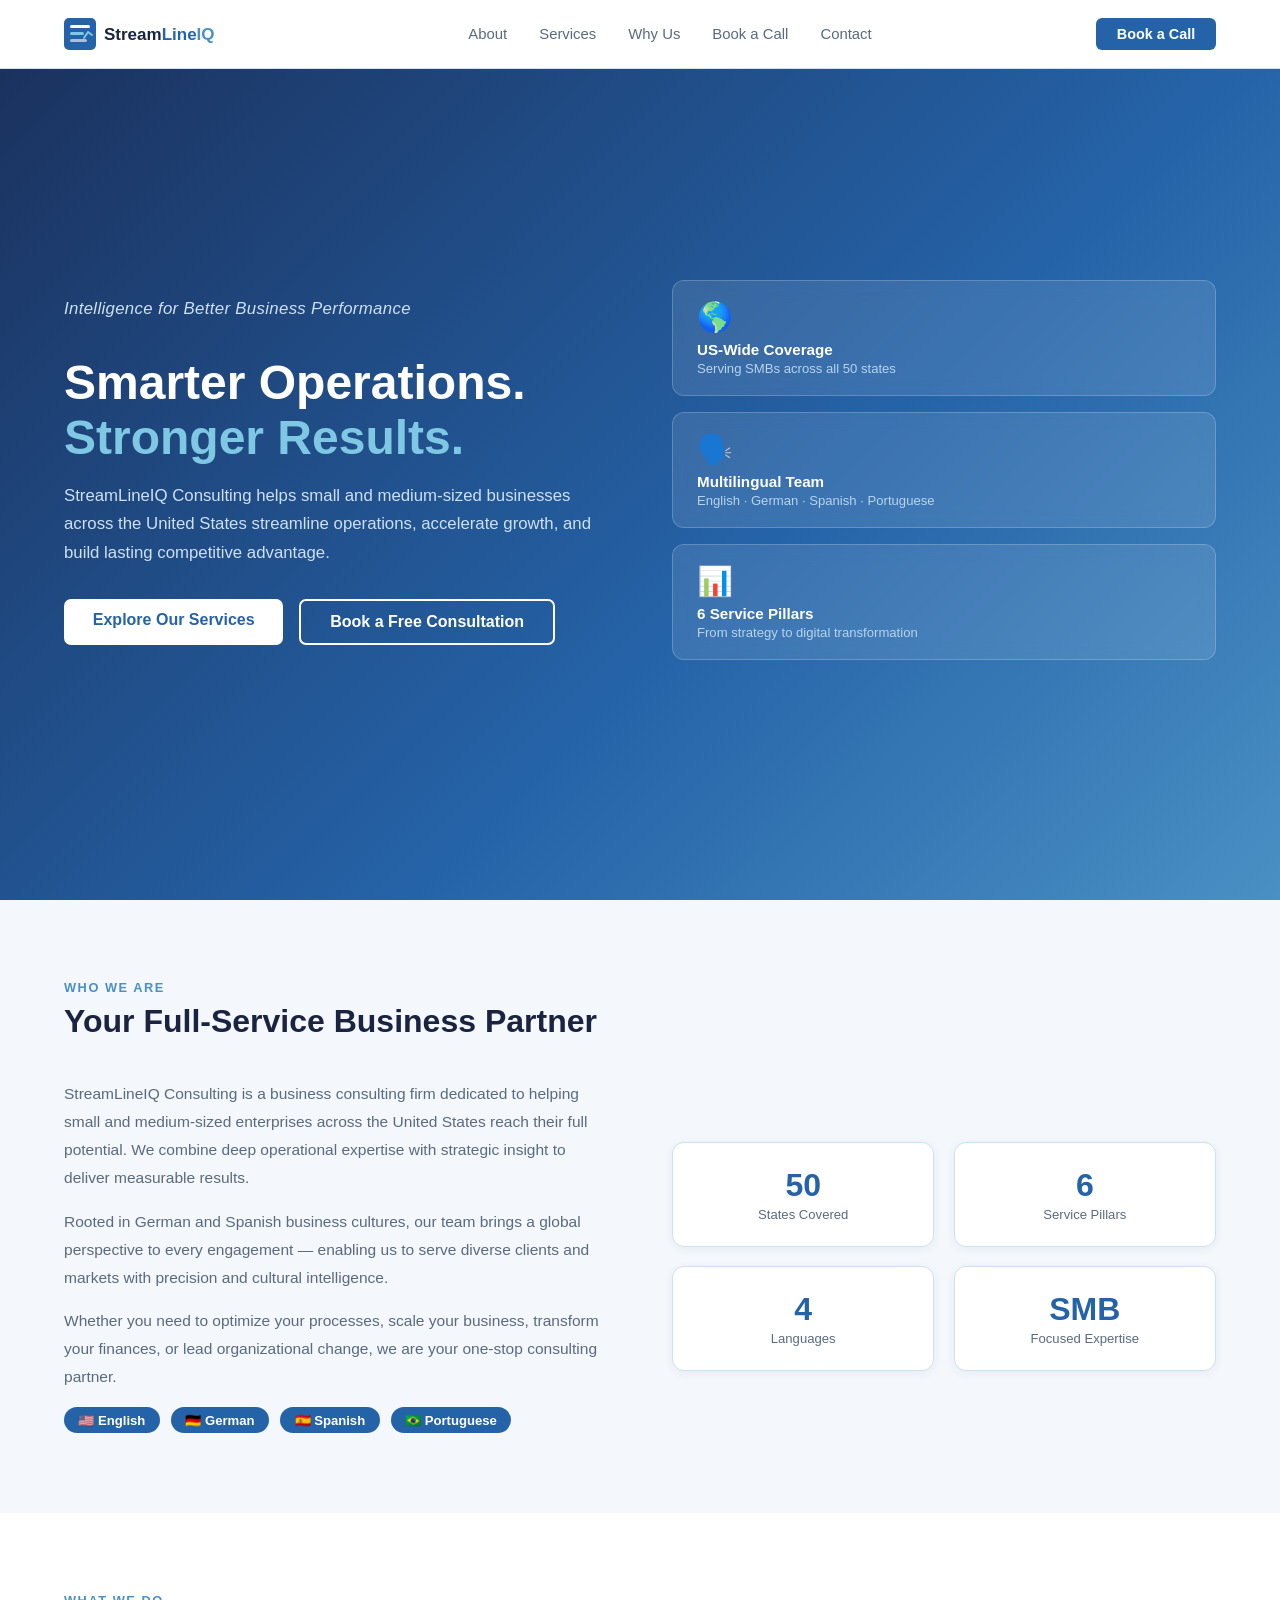
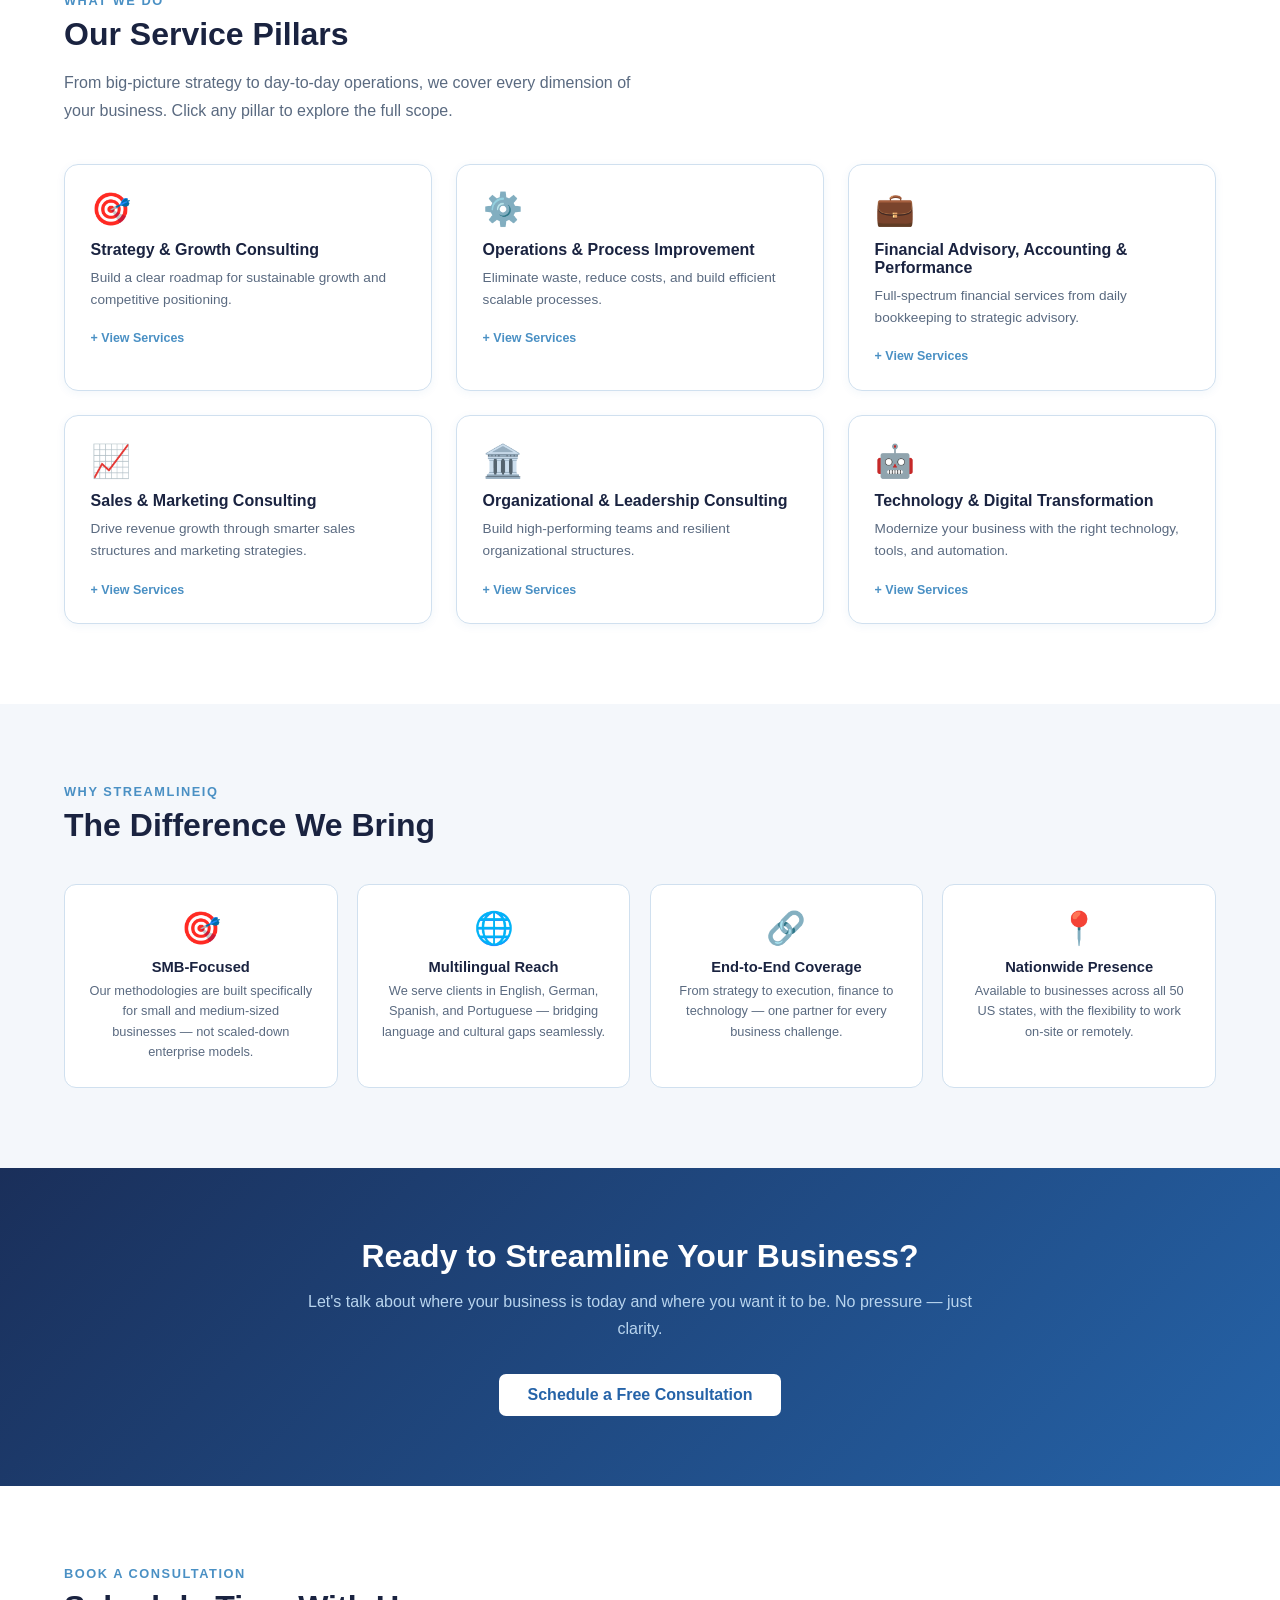
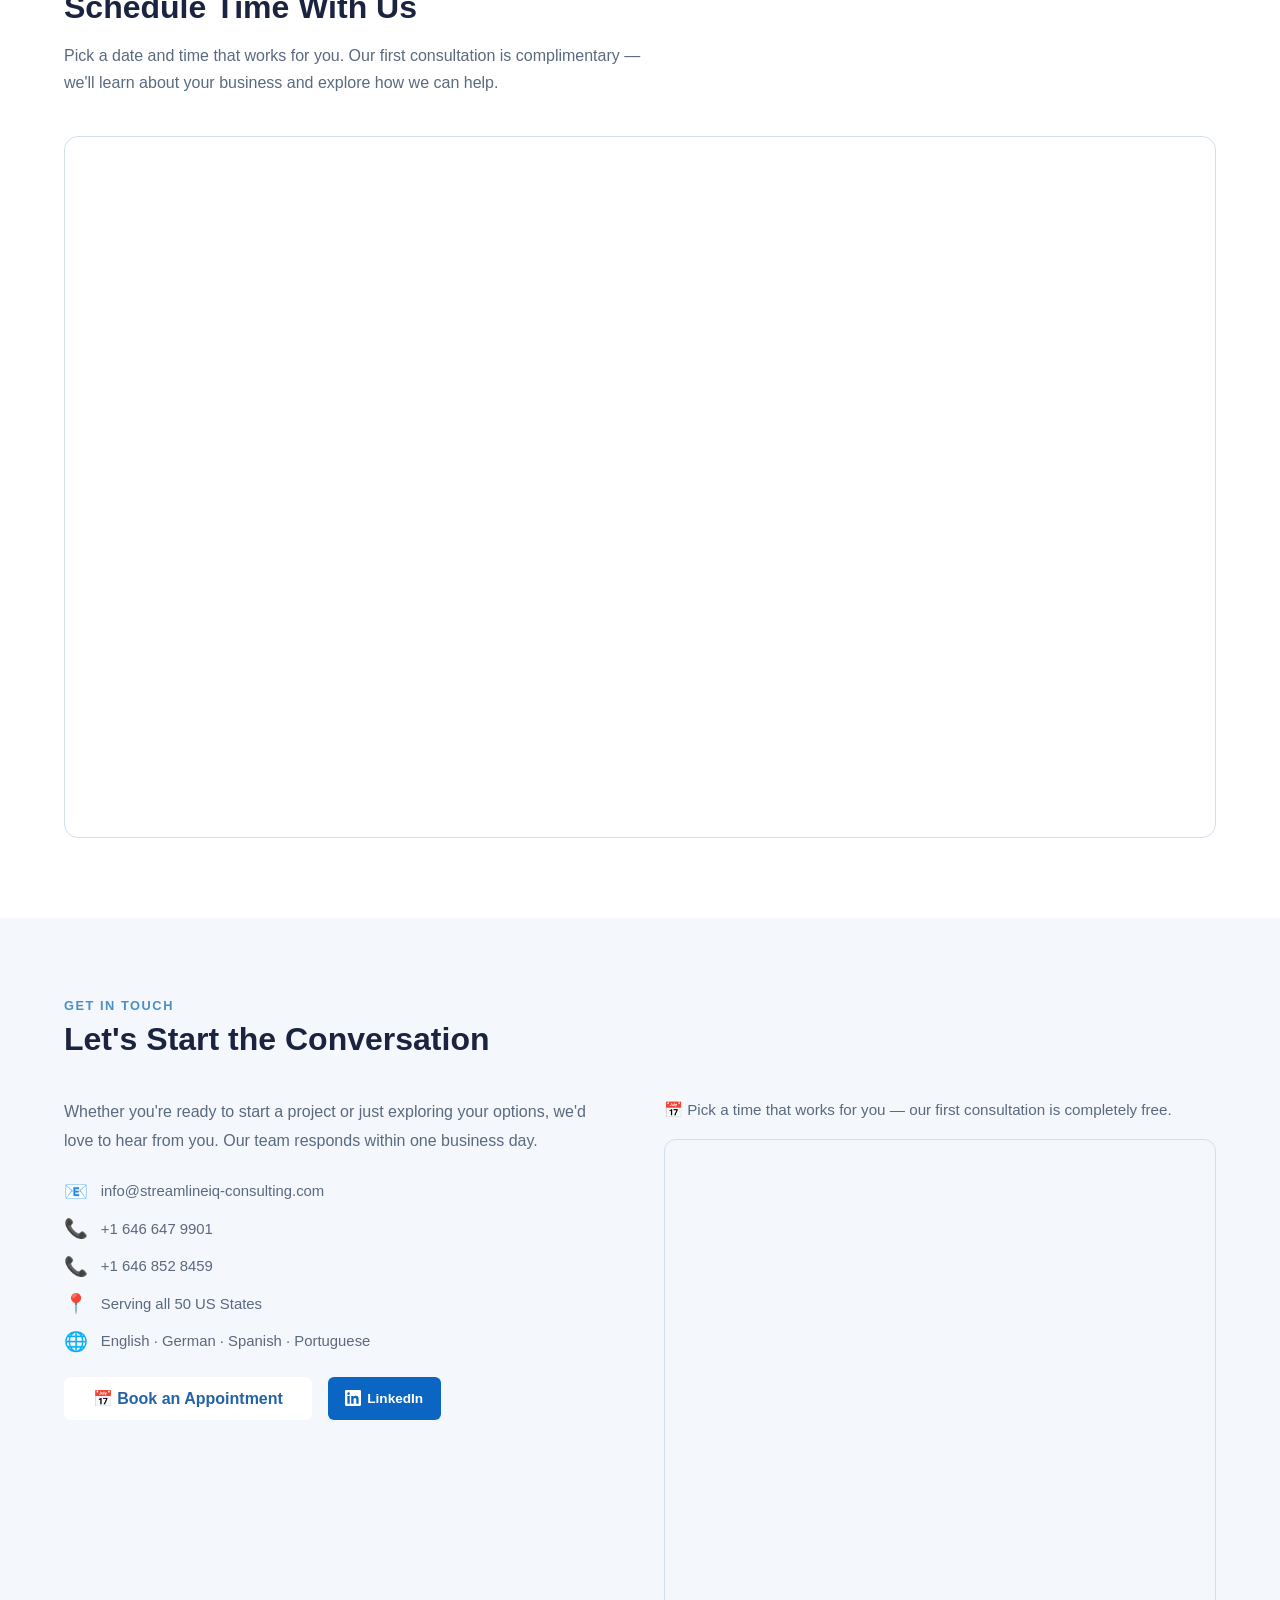
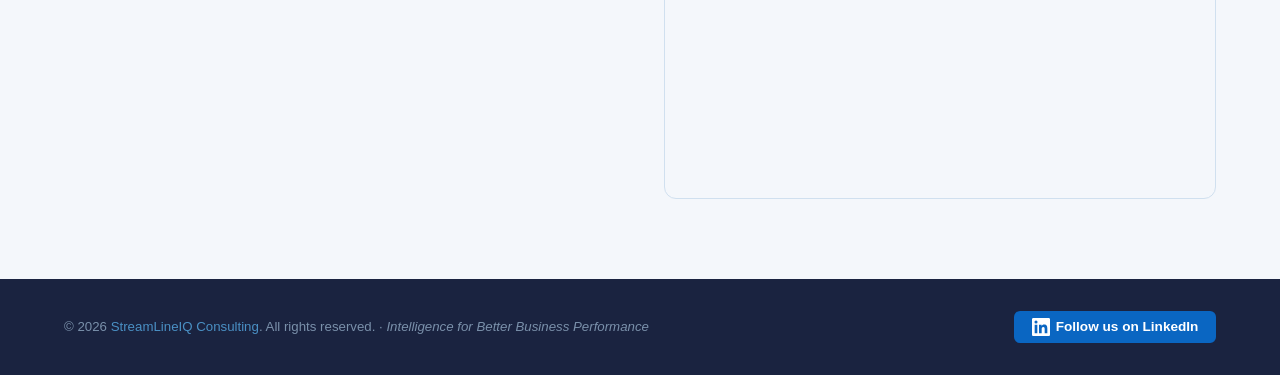
==== commit 9fe7367f: "Add files via upload" ====
--- a/index.html
+++ b/index.html
@@ -113,9 +113,12 @@
 .contact-calendly .calendly-inline-widget{border:1px solid var(--border);border-radius:12px;overflow:hidden;}
 
 /* FOOTER */
-footer{background:#1a2340;padding:2rem 5%;text-align:center;}
+footer{background:#1a2340;padding:2rem 5%;}
+.footer-inner{max-width:1200px;margin:0 auto;display:flex;align-items:center;justify-content:space-between;flex-wrap:wrap;gap:1rem;}
 footer p{color:#7a90aa;font-size:.83rem;}
 footer span{color:var(--steel);}
+.linkedin-btn{display:inline-flex;align-items:center;background:#0A66C2;color:#fff;padding:.45rem 1.1rem;border-radius:6px;font-size:.85rem;font-weight:600;transition:background .2s;}
+.linkedin-btn:hover{background:#004182;}
 
 /* RESPONSIVE */
 @media(max-width:900px){
@@ -344,8 +347,12 @@
         <div class="contact-detail"><span class="ci">📞</span> +1 646 852 8459</div>
         <div class="contact-detail"><span class="ci">📍</span> Serving all 50 US States</div>
         <div class="contact-detail"><span class="ci">🌐</span> English · German · Spanish · Portuguese</div>
-        <div style="margin-top:1.5rem;">
+        <div style="margin-top:1.5rem;display:flex;gap:1rem;flex-wrap:wrap;">
           <a href="#booking" class="btn-primary">📅 Book an Appointment</a>
+          <a href="https://www.linkedin.com/company/streamlineiq-consulting/" target="_blank" rel="noopener noreferrer" class="linkedin-btn">
+            <svg width="16" height="16" viewBox="0 0 24 24" fill="currentColor" style="margin-right:6px;"><path d="M20.447 20.452h-3.554v-5.569c0-1.328-.027-3.037-1.852-3.037-1.853 0-2.136 1.445-2.136 2.939v5.667H9.351V9h3.414v1.561h.046c.477-.9 1.637-1.85 3.37-1.85 3.601 0 4.267 2.37 4.267 5.455v6.286zM5.337 7.433a2.062 2.062 0 0 1-2.063-2.065 2.064 2.064 0 1 1 2.063 2.065zm1.782 13.019H3.555V9h3.564v11.452zM22.225 0H1.771C.792 0 0 .774 0 1.729v20.542C0 23.227.792 24 1.771 24h20.451C23.2 24 24 23.227 24 22.271V1.729C24 .774 23.2 0 22.222 0h.003z"/></svg>
+            LinkedIn
+          </a>
         </div>
       </div>
       <div class="contact-calendly">
@@ -360,7 +367,15 @@
 
 <!-- FOOTER -->
 <footer>
-  <p>© 2026 <span>StreamLineIQ Consulting</span>. All rights reserved. · <em>Intelligence for Better Business Performance</em></p>
+  <div class="footer-inner">
+    <p>© 2026 <span>StreamLineIQ Consulting</span>. All rights reserved. · <em>Intelligence for Better Business Performance</em></p>
+    <a href="https://www.linkedin.com/company/streamlineiq-consulting/" target="_blank" class="linkedin-btn" rel="noopener noreferrer">
+      <svg width="18" height="18" viewBox="0 0 24 24" fill="currentColor" xmlns="http://www.w3.org/2000/svg" style="vertical-align:middle;margin-right:6px;">
+        <path d="M20.447 20.452h-3.554v-5.569c0-1.328-.027-3.037-1.852-3.037-1.853 0-2.136 1.445-2.136 2.939v5.667H9.351V9h3.414v1.561h.046c.477-.9 1.637-1.85 3.37-1.85 3.601 0 4.267 2.37 4.267 5.455v6.286zM5.337 7.433a2.062 2.062 0 0 1-2.063-2.065 2.064 2.064 0 1 1 2.063 2.065zm1.782 13.019H3.555V9h3.564v11.452zM22.225 0H1.771C.792 0 0 .774 0 1.729v20.542C0 23.227.792 24 1.771 24h20.451C23.2 24 24 23.227 24 22.271V1.729C24 .774 23.2 0 22.222 0h.003z"/>
+      </svg>
+      Follow us on LinkedIn
+    </a>
+  </div>
 </footer>
 
 <script src="https://assets.calendly.com/assets/external/widget.js" async></script>
